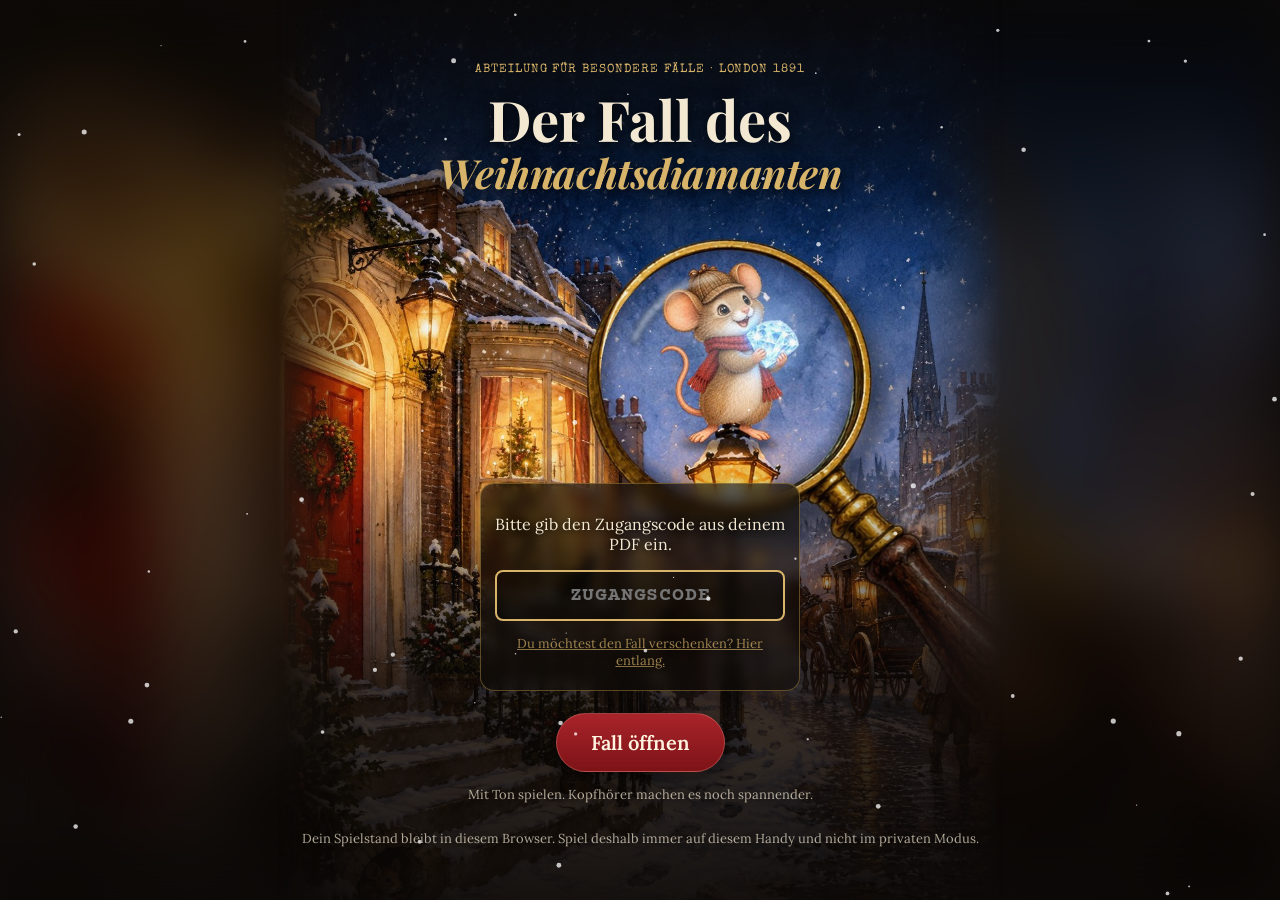
==== index.html @ fe93bca4 "Handspiegel zeigt nur, was direkt dahinter liegt Co-Authored-By: Claude Opus 5.5 <noreply@anthropic." ====
<!doctype html>
<html lang="de">
<head>
<meta charset="utf-8">
<meta name="viewport" content="width=device-width,initial-scale=1,viewport-fit=cover">
<title>Der Fall des Weihnachtsdiamanten</title>
<meta name="theme-color" content="#120d0a">
<meta name="robots" content="noindex">
<link rel="preconnect" href="https://fonts.googleapis.com"><link rel="preconnect" href="https://fonts.gstatic.com" crossorigin>
<link href="https://fonts.googleapis.com/css2?family=Playfair+Display:ital,wght@0,600;0,800;1,600&family=Special+Elite&family=Courier+Prime:wght@700&family=Lora:wght@400;600&display=swap" rel="stylesheet">
<link rel="stylesheet" href="style.css?v=22">
</head>
<body>
<canvas id="snow"></canvas>

<!-- Startbildschirm -->
<section id="s-start" class="screen on">
  <div class="start-bg"></div>
  <div class="start-in">
    <div class="kick">Abteilung für besondere Fälle · London 1891</div>
    <h1>Der Fall des<br><em>Weihnachtsdiamanten</em></h1>
    <div class="start-gem"><img src="a/ic/diamond.webp" alt="Der Weihnachtsdiamant"><i></i><i></i><i></i></div>
    <p id="giftline" class="giftline"></p>
    <div id="giftmsg" class="giftmsg"></div>
    <div id="codebox" class="codebox">
      <p>Bitte gib den Zugangscode aus deinem PDF ein.</p>
      <input id="code" autocomplete="off" autocapitalize="characters" placeholder="Zugangscode">
      <p class="small"><a href="verschenken.html">Du möchtest den Fall verschenken? Hier entlang.</a></p>
    </div>
    <button id="btn-start" class="btn big">Fall öffnen</button>
    <p class="small">Mit Ton spielen. Kopfhörer machen es noch spannender.</p>
    <p class="small">Dein Spielstand bleibt in diesem Browser. Spiel deshalb immer auf diesem Handy und nicht im privaten Modus.</p>
  </div>
</section>

<!-- Intro Video -->
<section id="s-intro" class="screen">
  <video id="intro" playsinline preload="auto" poster="a/poster.jpg" src="a/intro.mp4"></video>
  <div class="intro-text" id="intro-text"></div>
  <button id="btn-skip" class="btn ghost skip">Weiter</button>
</section>

<!-- Schreibtisch mit Umschlägen -->
<section id="s-desk" class="screen">
  <header class="deskhead">
    <div>
      <div class="kick">Fallakte</div>
      <div class="title">Der Weihnachtsdiamant</div>
      <div class="kcount" id="kcount"><img src="a/m/m_peek.webp" alt=""><span></span></div>
    </div>
    <div class="headbtns">
      <button id="btn-akte" class="icon" title="Akte" aria-label="Akte"></button>
      <button id="btn-sound" class="icon" title="Ton" aria-label="Ton"></button>
    </div>
  </header>
  <div class="door" id="door"><img src="a/tuer.jpg" alt=""><div class="slotgap"></div><div class="slotflap" id="slotflap"></div><div class="doorshade"></div></div>
  <div class="report rep2" id="report"></div>
  <div class="grid" id="grid"></div>
  <p class="foot" id="deskfoot"></p>
</section>

<!-- Umschlag öffnen -->
<section id="s-env" class="screen">
  <div class="env-wrap">
    <div class="env-date" id="env-date"></div>
    <div class="envelope" id="envelope">
      <div class="env-back"></div>
      <div class="env-card" id="env-card"><div class="mini-stamp">Beweisstück</div></div>
      <div class="env-front"></div><div class="env-stamp"></div><div class="env-post">LONDON<br>DEZ<br>1891</div><div class="env-addr" id="env-addr">An den Ermittler<small>Abteilung für besondere Fälle</small></div>
      <div class="env-flap" id="env-flap"></div>
      <svg id="rib" class="rib" viewBox="0 0 400 300">
        <defs>
          <linearGradient id="rg" x1="0" y1="0" x2="0" y2="1"><stop offset="0" stop-color="#e2474d"/><stop offset=".5" stop-color="#a8161d"/><stop offset="1" stop-color="#6e0f13"/></linearGradient><linearGradient id="rgv" gradientUnits="userSpaceOnUse" x1="187" y1="0" x2="213" y2="0"><stop offset="0" stop-color="#7d1016"/><stop offset=".12" stop-color="#c3232b"/><stop offset=".3" stop-color="#d8353d"/><stop offset=".46" stop-color="#ef6a70"/><stop offset=".54" stop-color="#d8353d"/><stop offset=".85" stop-color="#b51d25"/><stop offset="1" stop-color="#6e0e13"/></linearGradient><linearGradient id="rgh" gradientUnits="userSpaceOnUse" x1="0" y1="137" x2="0" y2="163"><stop offset="0" stop-color="#7d1016"/><stop offset=".12" stop-color="#c3232b"/><stop offset=".3" stop-color="#d8353d"/><stop offset=".46" stop-color="#ef6a70"/><stop offset=".54" stop-color="#d8353d"/><stop offset=".85" stop-color="#b51d25"/><stop offset="1" stop-color="#6e0e13"/></linearGradient><linearGradient id="rgt" x1="0" y1="0" x2="1" y2="0"><stop offset="0" stop-color="#7d1016"/><stop offset=".12" stop-color="#c3232b"/><stop offset=".3" stop-color="#d8353d"/><stop offset=".46" stop-color="#ef6a70"/><stop offset=".54" stop-color="#d8353d"/><stop offset=".85" stop-color="#b51d25"/><stop offset="1" stop-color="#6e0e13"/></linearGradient><radialGradient id="rgl" cx=".5" cy=".75" r=".9"><stop offset="0" stop-color="#7a0f14"/><stop offset=".45" stop-color="#c3242c"/><stop offset=".8" stop-color="#e8545b"/><stop offset="1" stop-color="#a0161d"/></radialGradient>
          <radialGradient id="wax" cx=".35" cy=".3" r=".8"><stop offset="0" stop-color="#d4454a"/><stop offset="1" stop-color="#6e1014"/></radialGradient>
          <filter id="sh" x="-30%" y="-30%" width="160%" height="160%"><feDropShadow dx="0" dy="3" stdDeviation="3" flood-opacity=".45"/></filter>
        </defs>
        <g id="bands" filter="url(#sh)">
          <path id="ev1" class="bandedge"/><path id="ev2" class="bandedge"/><path id="eh1" class="bandedge"/><path id="eh2" class="bandedge"/><path id="bv1" class="band"/><path id="bv2" class="band"/><path id="bh1" class="band bh"/><path id="bh2" class="band bh"/><path id="gv1" class="groove"/><path id="gv2" class="groove"/><path id="gh1" class="groove"/><path id="gh2" class="groove"/>
          <path id="sv1" class="sheen"/><path id="sv2" class="sheen"/><path id="sh1" class="sheen"/><path id="sh2" class="sheen"/>
        </g>
        <g id="bowg" filter="url(#sh)">
          <path id="teL" class="tailedge"/><path id="teR" class="tailedge"/><path id="tailL" class="tail"/><path id="tailR" class="tail"/><path id="tnL" fill="#4a080b"/><path id="tnR" fill="#4a080b"/>
          <g id="loops"><path class="loop" d="M0 0 C -30 -58 -92 -40 -64 -6 C -50 10 -20 6 0 0Z"/><path class="loop" d="M0 0 C 30 -58 92 -40 64 -6 C 50 10 20 6 0 0Z"/>
          <path class="loopin" d="M-6 -4 C -26 -34 -62 -30 -50 -10"/><path class="loopin" d="M6 -4 C 26 -34 62 -30 50 -10"/><path class="loopfold" d="M-14 -10 C -30 -40 -70 -40 -76 -20"/><path class="loopfold" d="M14 -10 C 30 -40 70 -40 76 -20"/><path class="loopfold" d="M-20 -2 C -38 -14 -58 -12 -66 -4" style="stroke:rgba(70,5,8,.45)"/><path class="loopfold" d="M20 -2 C 38 -14 58 -12 66 -4" style="stroke:rgba(70,5,8,.45)"/></g>
          <ellipse id="knot" rx="15" ry="12" fill="url(#rgl)" stroke="#4a080b" stroke-width="1.6"/><path d="M-9 -6 C -4 -2 -4 4 -9 8 M9 -6 C 4 -2 4 4 9 8" fill="none" stroke="rgba(60,4,8,.55)" stroke-width="1.4"/><path d="M-6 -8 C 0 -10 6 -8 8 -6" fill="none" stroke="rgba(255,210,200,.6)" stroke-width="1.4"/>
        </g>
        <g id="sealg" transform="translate(200 150)">
          <clipPath id="clL"><path d="M-40 -40 L2 -40 L6 -12 L-3 1 L5 12 L0 40 L-40 40Z"/></clipPath>
          <clipPath id="clR"><path d="M2 -40 L40 -40 L40 40 L0 40 L5 12 L-3 1 L6 -12Z"/></clipPath>
          <g id="sealL"><image href="a/siegel.svg" x="-32" y="-32" width="64" height="64" clip-path="url(#clL)"/></g>
          <g id="sealR"><image href="a/siegel.svg" x="-32" y="-32" width="64" height="64" clip-path="url(#clR)"/></g>
          <text id="sealtxt"></text>
        </g>
        <g id="hand" class="hand"><circle r="26" fill="rgba(216,180,106,.25)" stroke="#d8b46a" stroke-width="2"/><g id="handicon" transform="translate(1 2) scale(.95)"></g></g>
      </svg>
    </div>
    <p class="env-hint" id="env-hint">Greif das Schleifenband und zieh die Schleife auf</p>
    <button class="btn ghost" id="btn-env-back">Zurück zum Schreibtisch</button>
  </div>
</section>

<!-- Beweisstück -->
<section id="s-case" class="screen">
  <div class="case">
    <div class="paper">
      <div class="chead">
        <div class="case-top"><span id="c-date"></span></div>
        <div class="dept">London · Abteilung für besondere Fälle</div>
        <div class="ntag"><i></i><b>NR.</b><span class="nr" id="c-nr"></span></div>
      </div>
      <div class="titlerow"><h2 id="c-title"></h2><button class="say" id="btn-say" title="Vorlesen" aria-label="Vorlesen"></button></div>
      <p class="story" id="c-story"></p>
      <div class="widget" id="c-widget"></div>
      <p class="question" id="c-q"></p>
      <div class="answer" id="c-answer"></div>
      <div class="hints">
        <button class="btn ghost sm" id="btn-h1">Tipp 1</button>
        <button class="btn ghost sm" id="btn-h2">Tipp 2</button>
      </div>
      <p class="hinttext" id="c-hint"></p>
      <div class="solved" id="c-solved"></div>
      <div class="stamp" id="c-stamp">GELÖST</div>
    </div>
    <button class="btn ghost" id="btn-case-back">Zurück zum Schreibtisch</button>
  </div>
</section>

<!-- Akte -->
<section id="s-akte" class="screen">
  <div class="case"><div class="paper">
    <h2>Ermittlungsakte</h2>
    <p class="story">Im dichten Dezembernebel verschwindet aus dem Stadthaus von Lady Ashcombe der Weihnachtsdiamant. Sechs Verdächtige, jeden Tag ein neues Beweisstück. Jede Lösung ergibt einen Buchstaben für deinen Ermittlungsbericht. An Heiligabend weißt du, wo der Diamant liegt und wer ihn gestohlen hat.</p>
    <h3>Die Verdächtigen</h3>
    <div class="suspects" id="suspects"></div>
    <h3>Zahlentafel</h3>
    <div class="numtab" id="numtab"></div>
    <h3>So funktioniert es</h3>
    <p class="story">Jeden Tag im Dezember öffnet sich ein neuer Umschlag. Verpasste Tage kannst du jederzeit nachholen, zukünftige bleiben versiegelt. Dein Fortschritt bleibt auf diesem Handy gespeichert.</p>
    <button class="btn" id="btn-akte-back">Zurück</button>
  </div></div>
</section>

<!-- Finale -->
<section id="s-final" class="screen">
  <div class="case">
    <div class="paper final" id="f-report-card">
      <div class="kick red">24. Dezember 1891 · Heiligabend</div>
      <h2>Dein Ermittlungsbericht</h2>
      <p class="final-hint" id="final-hint">Setze deine 24 Spuren zum Ermittlungsbericht zusammen. Tipp die Buchstaben der Reihe nach an. Ein Tipp auf einen Buchstaben im Bericht legt ihn zurück.</p>
      <div class="report big" id="final-report"></div>
      <div class="pool big" id="final-pool"></div>
      <div class="final-help" id="final-help"><button class="btn ghost sm" id="btn-reveal">Einen Buchstaben aufdecken</button><button class="btn ghost sm" id="btn-order">Bericht ordnen lassen</button></div>
      <div id="accuse">
        <p class="question">Der Fall ist gelöst, wenn du weißt, wer es war. Wer im Haus kennt sich mit Uhrwerken aus? Tipp auf den Täter.</p>
        <div class="suspects pick" id="accuse-list"></div>
      </div>
    </div>
    <div id="scene-clock" class="scene">
      <p class="scene-cap" id="clock-cap">Die Standuhr im Flur …</p>
      <div class="gclock" id="gclock">
        <div class="gc-crown"></div>
        <div class="gc-head"><div class="gc-face"><svg class="gc-dial" viewBox="0 0 100 100"><line x1="50.0" y1="4.0" x2="50.0" y2="9.0" stroke="#3b2a1e" stroke-width="1.4"/><line x1="54.8" y1="4.3" x2="54.5" y2="7.2" stroke="#3b2a1e" stroke-width="0.6"/><line x1="59.6" y1="5.0" x2="58.9" y2="7.9" stroke="#3b2a1e" stroke-width="0.6"/><line x1="64.2" y1="6.3" x2="63.3" y2="9.1" stroke="#3b2a1e" stroke-width="0.6"/><line x1="68.7" y1="8.0" x2="67.5" y2="10.7" stroke="#3b2a1e" stroke-width="0.6"/><line x1="73.0" y1="10.2" x2="70.5" y2="14.5" stroke="#3b2a1e" stroke-width="1.4"/><line x1="77.0" y1="12.8" x2="75.3" y2="15.2" stroke="#3b2a1e" stroke-width="0.6"/><line x1="80.8" y1="15.8" x2="78.8" y2="18.0" stroke="#3b2a1e" stroke-width="0.6"/><line x1="84.2" y1="19.2" x2="82.0" y2="21.2" stroke="#3b2a1e" stroke-width="0.6"/><line x1="87.2" y1="23.0" x2="84.8" y2="24.7" stroke="#3b2a1e" stroke-width="0.6"/><line x1="89.8" y1="27.0" x2="85.5" y2="29.5" stroke="#3b2a1e" stroke-width="1.4"/><line x1="92.0" y1="31.3" x2="89.3" y2="32.5" stroke="#3b2a1e" stroke-width="0.6"/><line x1="93.7" y1="35.8" x2="90.9" y2="36.7" stroke="#3b2a1e" stroke-width="0.6"/><line x1="95.0" y1="40.4" x2="92.1" y2="41.1" stroke="#3b2a1e" stroke-width="0.6"/><line x1="95.7" y1="45.2" x2="92.8" y2="45.5" stroke="#3b2a1e" stroke-width="0.6"/><line x1="96.0" y1="50.0" x2="91.0" y2="50.0" stroke="#3b2a1e" stroke-width="1.4"/><line x1="95.7" y1="54.8" x2="92.8" y2="54.5" stroke="#3b2a1e" stroke-width="0.6"/><line x1="95.0" y1="59.6" x2="92.1" y2="58.9" stroke="#3b2a1e" stroke-width="0.6"/><line x1="93.7" y1="64.2" x2="90.9" y2="63.3" stroke="#3b2a1e" stroke-width="0.6"/><line x1="92.0" y1="68.7" x2="89.3" y2="67.5" stroke="#3b2a1e" stroke-width="0.6"/><line x1="89.8" y1="73.0" x2="85.5" y2="70.5" stroke="#3b2a1e" stroke-width="1.4"/><line x1="87.2" y1="77.0" x2="84.8" y2="75.3" stroke="#3b2a1e" stroke-width="0.6"/><line x1="84.2" y1="80.8" x2="82.0" y2="78.8" stroke="#3b2a1e" stroke-width="0.6"/><line x1="80.8" y1="84.2" x2="78.8" y2="82.0" stroke="#3b2a1e" stroke-width="0.6"/><line x1="77.0" y1="87.2" x2="75.3" y2="84.8" stroke="#3b2a1e" stroke-width="0.6"/><line x1="73.0" y1="89.8" x2="70.5" y2="85.5" stroke="#3b2a1e" stroke-width="1.4"/><line x1="68.7" y1="92.0" x2="67.5" y2="89.3" stroke="#3b2a1e" stroke-width="0.6"/><line x1="64.2" y1="93.7" x2="63.3" y2="90.9" stroke="#3b2a1e" stroke-width="0.6"/><line x1="59.6" y1="95.0" x2="58.9" y2="92.1" stroke="#3b2a1e" stroke-width="0.6"/><line x1="54.8" y1="95.7" x2="54.5" y2="92.8" stroke="#3b2a1e" stroke-width="0.6"/><line x1="50.0" y1="96.0" x2="50.0" y2="91.0" stroke="#3b2a1e" stroke-width="1.4"/><line x1="45.2" y1="95.7" x2="45.5" y2="92.8" stroke="#3b2a1e" stroke-width="0.6"/><line x1="40.4" y1="95.0" x2="41.1" y2="92.1" stroke="#3b2a1e" stroke-width="0.6"/><line x1="35.8" y1="93.7" x2="36.7" y2="90.9" stroke="#3b2a1e" stroke-width="0.6"/><line x1="31.3" y1="92.0" x2="32.5" y2="89.3" stroke="#3b2a1e" stroke-width="0.6"/><line x1="27.0" y1="89.8" x2="29.5" y2="85.5" stroke="#3b2a1e" stroke-width="1.4"/><line x1="23.0" y1="87.2" x2="24.7" y2="84.8" stroke="#3b2a1e" stroke-width="0.6"/><line x1="19.2" y1="84.2" x2="21.2" y2="82.0" stroke="#3b2a1e" stroke-width="0.6"/><line x1="15.8" y1="80.8" x2="18.0" y2="78.8" stroke="#3b2a1e" stroke-width="0.6"/><line x1="12.8" y1="77.0" x2="15.2" y2="75.3" stroke="#3b2a1e" stroke-width="0.6"/><line x1="10.2" y1="73.0" x2="14.5" y2="70.5" stroke="#3b2a1e" stroke-width="1.4"/><line x1="8.0" y1="68.7" x2="10.7" y2="67.5" stroke="#3b2a1e" stroke-width="0.6"/><line x1="6.3" y1="64.2" x2="9.1" y2="63.3" stroke="#3b2a1e" stroke-width="0.6"/><line x1="5.0" y1="59.6" x2="7.9" y2="58.9" stroke="#3b2a1e" stroke-width="0.6"/><line x1="4.3" y1="54.8" x2="7.2" y2="54.5" stroke="#3b2a1e" stroke-width="0.6"/><line x1="4.0" y1="50.0" x2="9.0" y2="50.0" stroke="#3b2a1e" stroke-width="1.4"/><line x1="4.3" y1="45.2" x2="7.2" y2="45.5" stroke="#3b2a1e" stroke-width="0.6"/><line x1="5.0" y1="40.4" x2="7.9" y2="41.1" stroke="#3b2a1e" stroke-width="0.6"/><line x1="6.3" y1="35.8" x2="9.1" y2="36.7" stroke="#3b2a1e" stroke-width="0.6"/><line x1="8.0" y1="31.3" x2="10.7" y2="32.5" stroke="#3b2a1e" stroke-width="0.6"/><line x1="10.2" y1="27.0" x2="14.5" y2="29.5" stroke="#3b2a1e" stroke-width="1.4"/><line x1="12.8" y1="23.0" x2="15.2" y2="24.7" stroke="#3b2a1e" stroke-width="0.6"/><line x1="15.8" y1="19.2" x2="18.0" y2="21.2" stroke="#3b2a1e" stroke-width="0.6"/><line x1="19.2" y1="15.8" x2="21.2" y2="18.0" stroke="#3b2a1e" stroke-width="0.6"/><line x1="23.0" y1="12.8" x2="24.7" y2="15.2" stroke="#3b2a1e" stroke-width="0.6"/><line x1="27.0" y1="10.2" x2="29.5" y2="14.5" stroke="#3b2a1e" stroke-width="1.4"/><line x1="31.3" y1="8.0" x2="32.5" y2="10.7" stroke="#3b2a1e" stroke-width="0.6"/><line x1="35.8" y1="6.3" x2="36.7" y2="9.1" stroke="#3b2a1e" stroke-width="0.6"/><line x1="40.4" y1="5.0" x2="41.1" y2="7.9" stroke="#3b2a1e" stroke-width="0.6"/><line x1="45.2" y1="4.3" x2="45.5" y2="7.2" stroke="#3b2a1e" stroke-width="0.6"/><text x="50.0" y="15.5" text-anchor="middle" font-size="9" font-family="Playfair Display" fill="#3b2a1e">XII</text><text x="69.0" y="20.6" text-anchor="middle" font-size="9" font-family="Playfair Display" fill="#3b2a1e">I</text><text x="82.9" y="34.5" text-anchor="middle" font-size="9" font-family="Playfair Display" fill="#3b2a1e">II</text><text x="88.0" y="53.5" text-anchor="middle" font-size="9" font-family="Playfair Display" fill="#3b2a1e">III</text><text x="82.9" y="72.5" text-anchor="middle" font-size="9" font-family="Playfair Display" fill="#3b2a1e">IIII</text><text x="69.0" y="86.4" text-anchor="middle" font-size="9" font-family="Playfair Display" fill="#3b2a1e">V</text><text x="50.0" y="91.5" text-anchor="middle" font-size="9" font-family="Playfair Display" fill="#3b2a1e">VI</text><text x="31.0" y="86.4" text-anchor="middle" font-size="9" font-family="Playfair Display" fill="#3b2a1e">VII</text><text x="17.1" y="72.5" text-anchor="middle" font-size="9" font-family="Playfair Display" fill="#3b2a1e">VIII</text><text x="12.0" y="53.5" text-anchor="middle" font-size="9" font-family="Playfair Display" fill="#3b2a1e">IX</text><text x="17.1" y="34.5" text-anchor="middle" font-size="9" font-family="Playfair Display" fill="#3b2a1e">X</text><text x="31.0" y="20.6" text-anchor="middle" font-size="9" font-family="Playfair Display" fill="#3b2a1e">XI</text></svg><div class="gc-h"></div><div class="gc-m"></div><div class="gc-pin"></div></div></div>
        <div class="gc-body">
          <div class="gc-cavity">
            <div class="gc-glow"></div>
            <div class="gc-pend"><div class="gc-rod"></div><div class="gc-bob"></div></div>
            <div class="gc-gem" id="gcgem"></div>
          </div>
          <div class="gc-door"><div class="gc-glass"></div><div class="gc-knob"></div></div>
        </div>
        <div class="gc-base"></div>
        <div class="gc-roll" id="gcroll"></div>
      </div>
      <div class="gc-progwrap"><div class="gc-prog"></div></div>
      <button class="btn sm" id="clock-btn" style="display:none"></button>
    </div>
    <div id="verdict" class="paper verdict"></div>
    <div id="cert-wrap" class="cert-wrap">
      <div class="cert" id="cert">
        <div class="cert-in">
          <div class="cert-kick">Abteilung für besondere Fälle · London</div>
          <div class="cert-title">Urkunde</div>
          <div class="cert-sub">Hiermit wird</div>
          <div class="cert-name" id="cert-name">Ermittler</div>
          <div class="cert-sub">zum</div>
          <div class="cert-rank">Meisterdetektiv</div>
          <div class="cert-text">ernannt. In 24 Tagen wurden alle Beweisstücke gesichert, der Fall des Weihnachtsdiamanten aufgeklärt und der Täter Silas Tolliver überführt.</div>
          <div class="cert-foot"><div><span class="sig">Grimsby</span><small>Inspektor Grimsby</small></div><div class="cert-seal"><span class="cs-hint">Halten</span></div><div><span class="sig2">24.12.1891</span><small>London</small></div></div>
        </div>
      </div>
      <p class="cert-tap">Tipp auf die Urkunde, um sie groß anzusehen und als PDF zu speichern.</p>
      <div class="cert-name-edit" id="cert-edit"><input id="cert-input" maxlength="32" placeholder="Dein Name für die Urkunde"><button class="btn sm" id="cert-set">Eintragen</button></div>
      <div class="cert-btns"><button class="btn" id="cert-save">Urkunde speichern</button><button class="btn ghost" id="cert-share">Teilen</button></div>
      <button class="btn ghost" id="final-back">Zurück zum Schreibtisch</button>
    </div>
  </div>
  <div id="secret-wrap" class="secret-wrap">
    <div class="secret-env"><div class="se-flap"></div><div class="se-seal"></div></div>
    <p class="secret-q">Da ist noch ein letzter Umschlag für dich.</p>
    <p class="secret-from" id="secret-from"></p>
    <button class="btn" id="secret-open">Umschlag öffnen</button>
  </div>
</section>

<div id="toast" class="toast"></div>
<audio id="music" src="a/musik.mp3" loop preload="auto"></audio>
<section id="s-secret" class="screen">
  <div class="secret-page">
    <div class="paper secret-letter" id="secret-letter">
      <div class="kick red">24. Dezember · Persönlich</div>
      <h2 id="secret-to">Für dich</h2>
      <p class="secret-text" id="secret-text"></p>
      <p class="secret-sign" id="secret-sign"></p>
    </div>
    <button class="btn ghost" id="secret-back">Zurück zur Urkunde</button>
  </div>
</section>
<div id="cert-modal" class="cert-modal" aria-hidden="true">
  <div class="cm-box">
    <img id="cert-big" alt="Urkunde Meisterdetektiv">
    <div class="cm-btns"><button class="btn" id="cert-pdf">Als PDF speichern</button><button class="btn ghost" id="cert-close">Schließen</button></div>
    <p class="cm-note">Das PDF ist im A4 Querformat und lässt sich direkt ausdrucken.</p>
  </div>
</div>
<script src="gate.js?v=22"></script>
<script src="icons.js?v=22"></script>
<script src="data.js?v=22"></script>
<script src="stimmen.js?v=22"></script>
<script src="hints.js?v=22"></script>
<script src="app.js?v=22"></script>
</body>
</html>
---- style.css ----
:root{--ink:#2a1d14;--paper:#efe3c8;--paper2:#e4d3ae;--red:#8f1c20;--gold:#d8b46a;--dark:#120d0a;--green:#1f3b2c}
*{box-sizing:border-box;-webkit-tap-highlight-color:transparent}
html,body{margin:0;height:100%;background:var(--dark);color:#f3e9d2;font-family:Lora,Georgia,serif;overflow:hidden}
button{font:inherit;cursor:pointer}
#snow{position:fixed;inset:0;pointer-events:none;z-index:50}
.screen{position:fixed;inset:0;display:none;overflow-y:auto;-webkit-overflow-scrolling:touch}
.screen.on{display:block;animation:fadein .6s ease}
@keyframes fadein{from{opacity:0}to{opacity:1}}
.kick{font-family:'Special Elite',monospace;letter-spacing:.12em;text-transform:uppercase;font-size:12px;color:var(--gold)}
.btn{background:var(--red);color:#fff4e0;border:0;border-radius:999px;padding:12px 22px;font-weight:600;box-shadow:0 6px 18px rgba(0,0,0,.4);transition:transform .15s}
.btn:active{transform:scale(.96)}
.btn.big{font-size:20px;padding:16px 34px;margin-top:22px}
.btn.ghost{background:transparent;border:1px solid rgba(216,180,106,.6);color:var(--gold);box-shadow:none}
.btn.sm{padding:7px 14px;font-size:14px}
.small{font-size:13px;opacity:.7;margin-top:14px}
/* Start */
.start-bg{position:absolute;inset:0;background:url(a/poster.jpg) center/cover;filter:brightness(.45)}
.start-bg::after{content:"";position:absolute;inset:0;background:radial-gradient(ellipse at 50% 40%,transparent 20%,rgba(10,7,5,.9) 80%)}
.start-in{position:relative;min-height:100%;display:flex;flex-direction:column;align-items:center;justify-content:center;text-align:center;padding:40px 22px}
h1{font-family:'Playfair Display',serif;font-size:40px;line-height:1.08;margin:14px 0 6px;text-shadow:0 4px 30px #000}
h1 em{color:var(--gold);font-style:italic}
.giftline{font-family:'Special Elite',monospace;font-size:16px;color:#f1dfb8;min-height:20px;max-width:340px}
/* Intro */
#s-intro{background:#000}
#intro{position:absolute;inset:0;width:100%;height:100%;object-fit:cover}
.intro-text{position:absolute;left:0;right:0;bottom:16%;text-align:center;font-family:'Playfair Display',serif;font-size:28px;text-shadow:0 2px 20px #000;padding:0 20px;transition:opacity .5s}
.skip{position:absolute;right:16px;top:calc(16px + env(safe-area-inset-top))}
/* Desk */
#s-desk{background:radial-gradient(ellipse at 50% -10%,rgba(120,170,110,.25),transparent 55%),repeating-linear-gradient(90deg,#3a2416 0 3px,#3f2818 3px 9px,#36210f 9px 14px),#38220f}
.deskhead{display:flex;justify-content:space-between;align-items:center;padding:calc(14px + env(safe-area-inset-top)) 16px 8px}
.deskhead .title{font-family:'Playfair Display',serif;font-size:24px}
.headbtns{display:flex;gap:8px}
.icon{width:44px;height:44px;border-radius:50%;border:1px solid rgba(216,180,106,.5);background:rgba(0,0,0,.25);font-size:20px}
.report{display:flex;flex-wrap:wrap;gap:6px 12px;justify-content:center;padding:6px 12px 10px}
.report .word{display:flex;gap:3px}
.report .slot{width:22px;height:28px;border-bottom:2px solid rgba(216,180,106,.6);font-family:'Special Elite',monospace;font-size:20px;text-align:center;color:var(--gold)}
.report .gap{width:10px}
.report.big .slot{width:22px;height:32px;font-size:22px;color:var(--red);border-color:var(--ink)}
.report .slot.new{animation:pop .7s ease}
@keyframes pop{0%{transform:scale(2.4);opacity:0}60%{transform:scale(.9);opacity:1}100%{transform:scale(1)}}
.grid{display:grid;grid-template-columns:repeat(4,1fr);gap:12px;padding:8px 14px 20px;max-width:520px;margin:0 auto}
.env{position:relative;aspect-ratio:4/3;border-radius:6px;background:linear-gradient(160deg,#ead9b4,#d3bd8f);box-shadow:0 6px 14px rgba(0,0,0,.45);border:0;padding:0;overflow:hidden;color:var(--ink);transform:rotate(var(--r,0deg));transition:transform .2s}
.env::before{content:"";position:absolute;left:0;right:0;top:0;height:55%;background:linear-gradient(160deg,#dcc89c,#c9b182);clip-path:polygon(0 0,100% 0,50% 100%)}
.env .num{position:absolute;left:6px;bottom:3px;font-family:'Playfair Display',serif;font-size:20px;font-weight:800}
.env .wax{position:absolute;left:50%;top:50%;width:26px;height:26px;margin:-13px;border-radius:50%;background:radial-gradient(circle at 35% 30%,#c8383d,#7d1317);box-shadow:0 2px 3px rgba(0,0,0,.5);font-size:10px;color:#f6c9b0;display:flex;align-items:center;justify-content:center;font-family:'Special Elite'}
.env.locked{filter:grayscale(.6) brightness(.6)}
.env.locked .wax{background:#555}
.env.open{background:linear-gradient(160deg,#f3e7cc,#e0cfa9)}
.env.open::before{clip-path:polygon(0 0,100% 0,50% 0)}
.env.open .wax{background:none;box-shadow:none;color:var(--red);font-size:26px;font-weight:800;font-family:'Special Elite'}
.env.today{animation:glow 1.8s ease-in-out infinite}
@keyframes glow{50%{box-shadow:0 0 0 3px var(--gold),0 0 26px rgba(216,180,106,.8)}}
.foot{text-align:center;font-size:13px;opacity:.7;padding:0 20px 30px}
/* Envelope screen */
#s-env{background:radial-gradient(ellipse at 50% 30%,#3a2618,#120d0a 70%)}
.env-wrap{min-height:100%;display:flex;flex-direction:column;align-items:center;justify-content:center;gap:28px;padding:30px 16px}
.env-date{font-family:'Special Elite';color:var(--gold);letter-spacing:.1em}
.envelope{position:relative;width:min(84vw,360px);aspect-ratio:4/3;perspective:900px}
.env-back,.env-front{position:absolute;inset:0;border-radius:8px}
.env-back{background:#c9b182}
.env-front{background:linear-gradient(160deg,#ecdcb8,#d6c193);clip-path:polygon(0 0,50% 52%,100% 0,100% 100%,0 100%);box-shadow:0 20px 40px rgba(0,0,0,.6);z-index:3}
.env-flap{position:absolute;left:0;right:0;top:0;height:58%;background:linear-gradient(170deg,#e2cfa6,#c7ae7f);clip-path:polygon(0 0,100% 0,50% 100%);transform-origin:top;transition:transform .8s cubic-bezier(.5,0,.3,1);z-index:4}
.envelope.opened .env-flap{transform:rotateX(180deg);z-index:1}
.env-card{position:absolute;left:7%;right:7%;top:8%;bottom:8%;background:var(--paper);border-radius:4px;z-index:2;transition:transform 1s cubic-bezier(.3,1.3,.5,1) .5s;display:flex;align-items:flex-start;justify-content:center;padding-top:10px}
.envelope.opened .env-card{transform:translateY(-62%)}
.mini-stamp{font-family:'Special Elite';color:var(--red);border:2px solid var(--red);padding:2px 8px;transform:rotate(-6deg);font-size:13px}
@keyframes shimmer{50%{opacity:.45}}
/* Case */
#s-case,#s-akte,#s-final{background:radial-gradient(ellipse at 50% 0%,#3a2618,#120d0a 70%)}
.case{max-width:560px;margin:0 auto;padding:calc(18px + env(safe-area-inset-top)) 12px 40px;display:flex;flex-direction:column;align-items:center;gap:16px}
.paper{position:relative;width:100%;background:linear-gradient(180deg,var(--paper),var(--paper2));color:var(--ink);border-radius:4px;padding:20px 18px 24px;box-shadow:0 20px 50px rgba(0,0,0,.6);animation:slideup .7s cubic-bezier(.2,1.2,.4,1)}
@keyframes slideup{from{transform:translateY(60px);opacity:0}}
.case-top{display:flex;justify-content:space-between;font-family:'Special Elite';font-size:13px;border-bottom:1px solid rgba(42,29,20,.3);padding-bottom:6px}
.nr{background:var(--ink);color:var(--paper);border-radius:50%;width:34px;height:34px;display:flex;align-items:center;justify-content:center;font-size:16px;margin-top:-4px}
.dept{font-family:'Special Elite';font-size:11px;opacity:.6;margin-top:6px;letter-spacing:.06em;text-transform:uppercase}
.paper h2{font-family:'Playfair Display',serif;font-size:28px;margin:8px 0 6px;color:var(--red)}
.paper h3{font-family:'Playfair Display',serif;margin:18px 0 6px}
.story{font-size:16px;line-height:1.55;min-height:1em}
.story .cur{display:inline-block;width:8px;background:var(--ink);animation:blink .8s infinite}
@keyframes blink{50%{opacity:0}}
.question{font-weight:600;font-size:15px;margin:14px 0 8px}
.widget{margin:12px 0}
.answer{display:flex;gap:8px;flex-wrap:wrap}
.answer input{flex:1;min-width:0;font:600 18px 'Special Elite',monospace;padding:10px 12px;border:2px solid var(--ink);border-radius:6px;background:#fffaf0;color:var(--ink);text-transform:uppercase}
.answer .btn{padding:10px 18px}
.hints{display:flex;gap:8px;margin-top:14px}
.hints .btn{color:var(--ink);border-color:rgba(42,29,20,.4)}
.hinttext{font-style:italic;font-size:15px;min-height:1em;color:#5a3e2a}
.solved{display:none;margin-top:14px;padding:12px;border:2px dashed var(--red);border-radius:6px;font-family:'Special Elite';font-size:16px}
.solved b{font-size:34px;color:var(--red);display:inline-block;margin:0 6px;vertical-align:middle}
.stamp{position:absolute;right:14px;bottom:120px;font-family:'Special Elite';font-size:30px;color:var(--red);border:4px solid var(--red);padding:2px 12px;border-radius:6px;transform:rotate(-14deg) scale(3);opacity:0;pointer-events:none}
.stamp.on{animation:stamp .5s cubic-bezier(.4,1.6,.6,1) forwards}
@keyframes stamp{to{transform:rotate(-14deg) scale(1);opacity:.85}}
.shake{animation:shake .4s}
@keyframes shake{25%{transform:translateX(-8px)}75%{transform:translateX(8px)}}
/* Widgets */
.box{background:#fffaf0;border:1px solid rgba(42,29,20,.25);border-radius:6px;padding:12px}
.news{font-family:'Playfair Display',serif;text-align:center}
.news .mast{font-weight:800;letter-spacing:.05em;border-bottom:3px double var(--ink);padding-bottom:4px;margin-bottom:8px}
.news .ln{display:block;text-align:left;padding:5px 4px;border-radius:4px;font-family:Lora}
.news .ln b{transition:all .3s}
.news .ln.hl b{color:#fff;background:var(--red);padding:0 4px;border-radius:3px}
.opts{display:grid;gap:8px}
.opt{border:2px solid rgba(42,29,20,.35);background:#fffaf0;border-radius:8px;padding:10px;text-align:left;color:var(--ink)}
.opt.sel{border-color:var(--red);background:#f6e2d3}
.opt .lab{font-family:'Special Elite';color:var(--red);font-size:18px;margin-right:6px}
.morse-tab{display:grid;grid-template-columns:repeat(4,1fr);gap:4px 8px;font-family:'Special Elite';font-size:13px;margin-top:10px}
.lamp{width:60px;height:60px;border-radius:50%;margin:6px auto;background:#3a2a1a;transition:background .05s,box-shadow .05s}
.lamp.on{background:#ffd56b;box-shadow:0 0 30px #ffd56b}
.clock{width:min(70vw,260px);aspect-ratio:1;margin:0 auto;display:block;touch-action:none}
.clockctl{display:flex;justify-content:center;gap:10px;align-items:center;margin-top:8px;font-family:'Special Elite';font-size:22px}
.clockctl .btn{padding:6px 14px}
.coachgrid{display:grid;grid-template-columns:repeat(5,1fr);gap:4px;max-width:280px;margin:0 auto}
.coachgrid div{aspect-ratio:1;display:flex;align-items:center;justify-content:center;background:#fffaf0;border:1px solid rgba(42,29,20,.25);font-family:'Special Elite';font-size:20px;border-radius:4px;position:relative}
.coachgrid .car::after{content:"";position:absolute;inset:6%;background:url(a/ic/horse.webp) center/contain no-repeat}
.arrows{display:grid;grid-template-columns:repeat(3,52px);gap:6px;justify-content:center;margin-top:10px}
.arrows button{height:46px;border-radius:8px;border:2px solid var(--ink);background:#fffaf0;font-size:20px}
.mirror-wrap{perspective:600px}
.mirror-text{font:700 34px 'Playfair Display';text-align:center;transform:scaleX(-1);transition:transform 1.2s;padding:20px;background:repeating-linear-gradient(0deg,#e9dcc0 0 2px,#f4ead4 2px 6px);border-radius:6px;color:#2e4a7a;filter:blur(.4px)}
.mirror-text.flip{transform:scaleX(1)}
.band{font-family:'Special Elite';font-size:14px;word-break:break-all;letter-spacing:2px;background:#fffaf0;padding:6px;border-radius:4px}
.stick{margin-top:10px;background:linear-gradient(180deg,#5b3a22,#a77a4f 40%,#5b3a22);border-radius:12px;padding:8px 10px;font-family:'Special Elite';color:#fff2d6;font-size:18px;letter-spacing:4px;line-height:1.5;overflow-x:auto;white-space:pre}
.stick .r0{color:#ffb3a0}
input[type=range]{width:100%;accent-color:var(--red)}
.receipt{font-family:'Special Elite';max-width:260px;margin:0 auto;background:#fffaf0;padding:14px;box-shadow:0 2px 6px rgba(0,0,0,.2);transform:rotate(-1.5deg)}
.receipt div{display:flex;justify-content:space-between;border-bottom:1px dotted #999;padding:3px 0}
.tt{width:100%;border-collapse:collapse;font-family:'Special Elite';background:#1d1d1d;color:#ffd56b;border-radius:6px;overflow:hidden}
.tt td{padding:9px;border-bottom:1px solid #333}
.tt tr.sel td{background:#5a1a1a}
.stretch-wrap{height:120px;overflow:hidden;display:flex;align-items:center;justify-content:center;background:#efe2c5;border-radius:6px}
.stretch-text{font:700 17px 'Playfair Display';white-space:nowrap;color:#3b2a1e;transform-origin:center}
.chess{display:grid;grid-template-columns:repeat(8,1fr);max-width:300px;margin:0 auto;border:3px solid var(--ink)}
.chess div{aspect-ratio:1;display:flex;align-items:center;justify-content:center;font-size:24px;position:relative}
.chess .l{background:#f0dfb9}.chess .d{background:#b08657}
.chess div.sel{outline:3px solid var(--red);outline-offset:-3px}
.chess small{position:absolute;left:2px;bottom:0;font-size:8px;opacity:.6}
.plan{display:grid;grid-template-columns:repeat(3,1fr);gap:0;max-width:330px;margin:0 auto;border:3px solid var(--ink)}
.plan button{aspect-ratio:1.1;border:1px solid var(--ink);background:#fffaf0;font-family:'Special Elite';font-size:12px;color:var(--ink);display:flex;flex-direction:column;align-items:center;justify-content:center;gap:4px}
.plan button b{font-size:22px;color:var(--red)}
.plan button.sel{background:#f6e2d3}
.ws{display:grid;grid-template-columns:repeat(8,1fr);gap:2px;max-width:320px;margin:0 auto;user-select:none}
.ws div{aspect-ratio:1;display:flex;align-items:center;justify-content:center;background:#fffaf0;font-family:'Special Elite';font-size:18px;border-radius:3px}
.ws div.a{background:#ffd56b}.ws div.f{background:#e9b5a6}
.wl{display:flex;flex-wrap:wrap;gap:6px;margin-top:10px;justify-content:center}
.wl span{font-family:'Special Elite';padding:3px 8px;border:1px solid var(--ink);border-radius:4px}
.wl span.x{text-decoration:line-through;opacity:.45}
.order .opt{display:flex;justify-content:space-between;gap:8px}
.order .opt small{font-family:'Special Elite';white-space:nowrap}
.order .opt .n{font-family:'Special Elite';color:var(--red);font-size:18px;min-width:20px}
.letters{display:flex;gap:6px;justify-content:center;flex-wrap:wrap}
.letters button{width:44px;height:50px;border-radius:6px;border:2px solid var(--ink);background:#fffaf0;font:700 22px 'Special Elite';color:var(--ink)}
.letters button.used{opacity:.25}
.built{font:700 28px 'Special Elite';text-align:center;letter-spacing:6px;min-height:40px;margin:10px 0;color:var(--red)}
.staff{width:100%;max-width:400px;display:block;margin:0 auto}
.notetab{display:grid;grid-template-columns:repeat(8,1fr);gap:4px;margin-top:8px;font-family:'Special Elite';text-align:center;font-size:14px}
.notetab div{background:#fffaf0;border-radius:4px;padding:4px 0}
.watch{width:min(72vw,270px);aspect-ratio:1;margin:0 auto;position:relative}
.watch svg{position:absolute;inset:0;width:100%;height:100%}
.watch .lid{transition:transform 1.4s cubic-bezier(.5,0,.2,1),opacity 1.4s}
.watch.open .lid{transform:translateX(-120%) rotate(-40deg);opacity:0}
.gear{transform-box:fill-box;transform-origin:center;animation:spin 6s linear infinite}
.gear.r{animation-direction:reverse}
@keyframes spin{to{transform:rotate(360deg)}}
/* Akte */
.suspects{display:grid;grid-template-columns:repeat(2,1fr);gap:8px}
.suspects div,.suspects button{background:#fffaf0;border:1px solid rgba(42,29,20,.3);border-radius:8px;padding:8px;text-align:left;color:var(--ink);font-size:13px}
.suspects b{display:block;font-family:'Playfair Display';font-size:15px}
.suspects .ic{font-size:22px;float:right}
.numtab{display:grid;grid-template-columns:repeat(13,1fr);font-family:'Special Elite';font-size:12px;text-align:center;gap:1px}
.numtab div{background:#fffaf0;padding:2px 0}
.verdict{display:none;text-align:center}
.verdict video{width:100%;border-radius:6px;margin-top:10px}
.diamond{font-size:70px;animation:sparkle 1.4s ease-in-out infinite}
@keyframes sparkle{50%{transform:scale(1.15) rotate(8deg);filter:drop-shadow(0 0 20px #bfe8ff)}}
.toast{position:fixed;left:50%;bottom:30px;transform:translateX(-50%) translateY(120px);background:#2a1d14;color:#f3e9d2;padding:12px 18px;border-radius:12px;border:1px solid var(--gold);transition:transform .4s;z-index:60;max-width:90vw;text-align:center}
.toast.on{transform:translateX(-50%) translateY(0)}
.giftmsg{display:none;max-width:330px;margin:14px auto 0;background:var(--paper);color:var(--ink);padding:14px 16px;border-radius:4px;font-family:'Special Elite',monospace;font-size:15px;line-height:1.5;transform:rotate(-1.5deg);box-shadow:0 10px 30px rgba(0,0,0,.6);text-align:left;white-space:pre-wrap}
.codebox{display:none;max-width:320px;margin-top:16px}
.codebox input{width:100%;font:600 20px 'Special Elite',monospace;text-align:center;padding:12px;border-radius:8px;border:2px solid var(--gold);background:rgba(0,0,0,.4);color:#fff;text-transform:uppercase}
.codebox a{color:var(--gold)}
.solved{position:relative}.stamp2{position:absolute;right:10px;top:8px;font-family:'Special Elite';font-size:20px;color:var(--red);border:3px solid var(--red);padding:0 8px;border-radius:5px;transform:rotate(-12deg);opacity:.85;animation:stamp2 .5s cubic-bezier(.4,1.6,.6,1)}@keyframes stamp2{from{transform:rotate(-12deg) scale(3);opacity:0}}
.stamp{display:none}

.rib{position:absolute;left:0;top:0;width:100%;height:100%;overflow:visible;z-index:6;touch-action:none;cursor:grab}
.band{fill:none;stroke:#a8161d;stroke-width:24;stroke-linecap:butt}
#bh1,#bh2{stroke:#a8161d}
.sheen{fill:none;stroke:rgba(255,190,180,.45);stroke-width:3}
.tail{fill:none;stroke:#a8161d;stroke-width:16;stroke-linecap:round}
.loop{fill:url(#rg);stroke:#5e0c10;stroke-width:1.5}
.loopin{fill:none;stroke:rgba(70,5,8,.55);stroke-width:2}
.hand{animation:handmove 1.8s ease-in-out infinite;pointer-events:none}
@keyframes handmove{0%{transform:translate(246px,252px);opacity:0}15%{opacity:1}70%{transform:translate(330px,300px);opacity:1}100%{transform:translate(330px,300px);opacity:0}}
.rib.dragging .hand,.rib.free .hand{display:none}
.rib.free #bands path{transition:transform 1.1s cubic-bezier(.4,0,.6,1),opacity 1.1s}
.rib.free #bv1,.rib.free #sv1{transform:translate(-30px,-260px) rotate(-25deg);opacity:0}
.rib.free #bv2,.rib.free #sv2{transform:translate(40px,320px) rotate(20deg);opacity:0}
.rib.free #bh1,.rib.free #sh1{transform:translate(-330px,60px) rotate(15deg);opacity:0}
.rib.free #bh2,.rib.free #sh2{transform:translate(340px,-40px) rotate(-18deg);opacity:0}
.rib.free #bowg{transition:transform 1s cubic-bezier(.5,-0.4,.7,1),opacity 1s;opacity:0}
#sealL,#sealR{transition:transform .9s cubic-bezier(.3,1.4,.6,1) .25s,opacity .9s .5s}
.rib.free #sealL{transform:translate(-20px,30px) rotate(-40deg);opacity:0}
.rib.free #sealR{transform:translate(22px,26px) rotate(35deg);opacity:0}
.rib.free #sealtxt{opacity:0;transition:opacity .2s .2s}
.env-hint{font-family:'Special Elite';color:var(--gold);text-align:center;margin:0;animation:shimmer 2s infinite}
.sparkle{position:absolute;width:6px;height:6px;border-radius:50%;background:#ffe3a0;box-shadow:0 0 10px #ffd56b;pointer-events:none;z-index:9;animation:spk .9s ease-out forwards}
@keyframes spk{to{transform:translate(var(--dx),var(--dy)) scale(.2);opacity:0}}
.titlerow{display:flex;align-items:center;justify-content:space-between;gap:10px}
.say{flex:none;width:44px;height:44px;border-radius:50%;border:2px solid var(--red);background:#fffaf0;font-size:20px;color:var(--red)}
.say.on{background:var(--red);animation:pulse 1.2s infinite}
@keyframes pulse{50%{box-shadow:0 0 0 8px rgba(143,28,32,.2)}}
/* ===== Feinschliff ===== */
:root{--noise:url("data:image/svg+xml;utf8,<svg xmlns='http://www.w3.org/2000/svg' width='160' height='160'><filter id='n'><feTurbulence type='fractalNoise' baseFrequency='.9' numOctaves='3' stitchTiles='stitch'/><feColorMatrix values='0 0 0 0 .35  0 0 0 0 .25  0 0 0 0 .15  0 0 0 .09 0'/></filter><rect width='100%' height='100%' filter='url(%23n)'/></svg>")}
.paper{background:var(--noise),radial-gradient(ellipse at 85% 12%,rgba(140,90,40,.10) 0 9%,transparent 9.6%),radial-gradient(ellipse at 20% 0%,#f6ecd4,transparent 60%),linear-gradient(180deg,var(--paper),var(--paper2));box-shadow:0 1px 0 rgba(255,255,255,.6) inset,0 24px 60px rgba(0,0,0,.65),0 2px 6px rgba(0,0,0,.4)}
.paper::before{content:"";position:absolute;inset:0;border-radius:4px;pointer-events:none;box-shadow:inset 0 0 60px rgba(120,80,30,.18)}
.paper::after{content:"VERTRAULICH";position:absolute;right:-6px;bottom:38%;font:28px 'Special Elite';color:rgba(143,28,32,.07);transform:rotate(-90deg);transform-origin:right bottom;pointer-events:none;letter-spacing:.2em}
.env{background:var(--noise),linear-gradient(160deg,#efe0bd,#d6c094);animation:envin .6s cubic-bezier(.2,1.3,.4,1) both;animation-delay:calc(var(--i,0)*28ms);border:1px solid rgba(90,60,30,.25)}
@keyframes envin{from{opacity:0;transform:translateY(30px) rotate(calc(var(--r) * 4)) scale(.85)}}
.env:active{transform:scale(.94) rotate(var(--r))}
.env .wax{width:30px;height:30px;margin:-15px;background:radial-gradient(circle at 35% 28%,#e25a5f,#9a1a20 55%,#5c0c10);box-shadow:0 2px 4px rgba(0,0,0,.5),inset 0 -2px 3px rgba(0,0,0,.35),inset 0 2px 2px rgba(255,200,190,.35);border-radius:47% 53% 50% 50%/52% 46% 54% 48%;font-weight:700;letter-spacing:-.5px}
.env.open .wax{border-radius:0}
.deskhead .title{text-shadow:0 2px 10px rgba(0,0,0,.6)}
.report{background:linear-gradient(180deg,rgba(0,0,0,.25),rgba(0,0,0,.1));margin:4px 12px 6px;border-radius:8px;border:1px solid rgba(216,180,106,.25)}
.btn{background:linear-gradient(180deg,#a8242a,#7d1317);border:1px solid rgba(255,200,180,.25)}
.btn.ghost{background:transparent}
.flyletter{position:fixed;left:50%;top:50%;z-index:70;font:800 120px 'Playfair Display',serif;color:#8f1c20;text-shadow:0 6px 30px rgba(0,0,0,.45),0 0 40px rgba(255,213,107,.6);transform:translate(-50%,-50%) scale(.2);opacity:0;pointer-events:none;animation:fly 1.6s cubic-bezier(.3,1.4,.5,1) forwards}
@keyframes fly{20%{transform:translate(-50%,-50%) scale(1.15);opacity:1}55%{transform:translate(-50%,-50%) scale(1);opacity:1}100%{transform:translate(-50%,-260%) scale(.25);opacity:0}}
/* ===== Finale ===== */
.kick.red{color:var(--red)}
.scard{position:relative;overflow:hidden;transition:transform .2s,opacity .4s}
.scard:active{transform:scale(.97)}
.sstamp{position:absolute;left:50%;top:50%;font:24px 'Special Elite';padding:2px 10px;border:3px solid;border-radius:6px;transform:translate(-50%,-50%) rotate(-14deg) scale(3);opacity:0;pointer-events:none;white-space:nowrap}
.scard.alibi{opacity:.55;filter:grayscale(1)}
.scard.alibi .sstamp{color:#555;animation:sst .35s cubic-bezier(.4,1.6,.6,1) forwards}
.scard.guilty{border-color:var(--red)!important;box-shadow:0 0 0 3px rgba(143,28,32,.35)}
.scard.guilty .sstamp{color:var(--red);font-size:30px;animation:sst .35s cubic-bezier(.4,1.6,.6,1) forwards}
@keyframes sst{to{transform:translate(-50%,-50%) rotate(-14deg) scale(1);opacity:.9}}
#accuse-list.done .scard:not(.guilty){opacity:.35;filter:grayscale(1)}
.quake{animation:quake .5s}
@keyframes quake{10%,50%,90%{transform:translate(-6px,3px) rotate(-.4deg)}30%,70%{transform:translate(6px,-3px) rotate(.4deg)}}
.scene,#verdict,.cert-wrap{display:none}
.scene.on,#verdict.on,.cert-wrap.on{display:block;animation:slideup .8s cubic-bezier(.2,1.2,.4,1)}
.scene-cap{text-align:center;font:italic 20px 'Playfair Display';color:#f1dfb8;min-height:28px;margin:6px 0 14px;text-shadow:0 2px 10px #000}
.gclock{position:relative;width:200px;margin:0 auto 10px;filter:drop-shadow(0 20px 30px rgba(0,0,0,.7))}
.gc-crown{height:26px;margin:0 18px;background:linear-gradient(180deg,#6b3d1f,#3c2010);clip-path:polygon(0 100%,10% 30%,50% 0,90% 30%,100% 100%)}
.gc-head{height:150px;background:linear-gradient(90deg,#3c2010,#7a4a26 50%,#3c2010);border-radius:8px 8px 0 0;display:flex;align-items:center;justify-content:center;border:3px solid #2a150a}
.gc-face{position:relative;width:118px;height:118px;border-radius:50%;background:radial-gradient(circle,#fbf3df 60%,#e8d6ad);border:6px solid #c9a24e;box-shadow:inset 0 0 12px rgba(0,0,0,.3)}
.gc-face::before{content:"XII  III  VI  IX";position:absolute;inset:0;font:10px 'Playfair Display';color:#3b2a1e;display:none}
.gc-h,.gc-m{position:absolute;left:50%;bottom:50%;background:#2a1d14;transform-origin:50% 100%;border-radius:2px}
.gc-h{width:5px;height:30px;margin-left:-2.5px;transform:rotate(107deg)}
.gc-m{width:3px;height:46px;margin-left:-1.5px;transform:rotate(210deg)}
.gclock.swing .gc-m{animation:mrun 3.4s linear}
@keyframes mrun{from{transform:rotate(150deg)}to{transform:rotate(210deg)}}
.gc-pin{position:absolute;left:50%;top:50%;width:10px;height:10px;margin:-5px;border-radius:50%;background:#c9a24e}
.gc-body{position:relative;height:250px;margin:0 22px;background:linear-gradient(90deg,#3c2010,#6b3d1f 50%,#3c2010);border:3px solid #2a150a;border-top:0;perspective:700px}
.gc-cavity{position:absolute;inset:14px 14px 18px;background:radial-gradient(ellipse at 50% 70%,#2a1a10,#0d0805);border-radius:4px;overflow:hidden}
.gc-glow{position:absolute;inset:0;background:radial-gradient(circle at 50% 75%,rgba(255,220,140,.95),rgba(255,180,60,.35) 35%,transparent 65%);opacity:0;transition:opacity 1.2s}
.gc-pend{position:absolute;left:50%;top:0;width:0;height:170px;transform-origin:50% 0}
.gc-rod{position:absolute;left:-2px;top:0;width:4px;height:140px;background:linear-gradient(90deg,#8a6a2a,#e4c06a,#8a6a2a)}
.gc-bob{position:absolute;left:-22px;top:130px;width:44px;height:44px;border-radius:50%;background:radial-gradient(circle at 35% 30%,#f7dc8a,#b8913f 55%,#6b4a14);box-shadow:0 4px 10px rgba(0,0,0,.6)}
.gclock.swing .gc-pend{animation:pend 1.12s ease-in-out infinite alternate}
@keyframes pend{from{transform:rotate(-16deg)}to{transform:rotate(16deg)}}
.gc-gem{position:absolute;left:50%;bottom:-40px;font-size:54px;transform:translateX(-50%) scale(.4);opacity:0;transition:all 1.4s cubic-bezier(.2,1.4,.4,1);filter:drop-shadow(0 0 18px #bfe8ff)}
.gclock.gem .gc-gem{bottom:30px;transform:translateX(-50%) scale(1);opacity:1;animation:sparkle 1.6s ease-in-out 1.4s infinite}
.gclock.gem .gc-glow{opacity:1}
.gclock.gem .gc-pend{opacity:.35;transition:opacity 1s}
.gc-door{position:absolute;inset:6px;border:12px solid #5a3218;outline:3px solid #2a150a;border-radius:4px;background:transparent;transform-origin:0 50%;transition:transform 1.3s cubic-bezier(.5,0,.25,1);z-index:2}
.gc-glass{position:absolute;inset:0;border-radius:3px;background:linear-gradient(135deg,rgba(255,255,255,.18),rgba(255,255,255,.03) 40%,rgba(0,0,0,.25));border:2px solid #b8913f}
.gc-knob{position:absolute;right:6px;top:50%;width:8px;height:8px;border-radius:50%;background:#e4c06a}
.gclock.open .gc-door{transform:rotateY(-112deg)}
.gc-base{height:30px;margin:0 8px;background:linear-gradient(180deg,#6b3d1f,#2a150a);border-radius:0 0 6px 6px}
.stamp-big{display:inline-block;font:34px 'Special Elite';color:var(--red);border:4px solid var(--red);padding:4px 16px;border-radius:8px;transform:rotate(-8deg);margin:6px auto 10px;animation:sst2 .5s cubic-bezier(.4,1.6,.6,1)}
@keyframes sst2{from{transform:rotate(-8deg) scale(3);opacity:0}}
#verdict{text-align:center}
.center{text-align:center}.small2{font-size:14px;opacity:.75}
.cert-wrap{text-align:center}
.cert{position:relative;width:100%;aspect-ratio:1600/1130;background:var(--noise),linear-gradient(180deg,#f3e8cf,#e2cfa6);border-radius:4px;box-shadow:0 24px 60px rgba(0,0,0,.6);padding:3%;color:#2a1d14}
.cert-in{height:100%;border:4px solid #8f1c20;outline:2px solid #b8913f;outline-offset:-10px;display:flex;flex-direction:column;align-items:center;justify-content:center;padding:4% 6%;gap:.6%}
.cert-kick{font:clamp(8px,1.9vw,12px) 'Special Elite';color:#8f1c20;letter-spacing:.08em;text-transform:uppercase}
.cert-title{font:800 clamp(28px,8vw,48px) 'Playfair Display';line-height:1}
.cert-sub{font:italic clamp(11px,2.6vw,15px) 'Playfair Display';color:#5a3e2a}
.cert-name{font:800 clamp(22px,6.4vw,38px) 'Playfair Display';color:#8f1c20;line-height:1.05}
.cert-rank{font:800 clamp(18px,5.6vw,32px) 'Playfair Display';letter-spacing:.08em;text-transform:uppercase}
.cert-text{font:clamp(9px,2.3vw,13px) Lora;max-width:90%;line-height:1.35}
.cert-foot{display:flex;justify-content:space-between;align-items:center;width:90%;margin-top:2%}
.cert-foot small{display:block;border-top:1px solid #2a1d14;font-size:clamp(8px,1.8vw,11px);padding-top:2px}
.sig,.sig2{font:italic clamp(14px,4vw,22px) 'Playfair Display'}
.cert-seal{width:clamp(38px,11vw,62px);aspect-ratio:1;border-radius:50%;background:radial-gradient(circle at 35% 30%,#e25a5f,#9a1a20 55%,#5c0c10);display:flex;align-items:center;justify-content:center;color:#f6c9b0;font:clamp(12px,3.5vw,18px) 'Special Elite';box-shadow:0 3px 6px rgba(0,0,0,.4)}
.cert-name-edit{display:flex;gap:8px;margin:14px 0 4px}
.cert-name-edit input{flex:1;min-width:0;font:600 16px Lora;padding:10px 12px;border-radius:8px;border:2px solid var(--gold);background:rgba(0,0,0,.35);color:#fff}
.cert-btns{display:flex;gap:10px;justify-content:center;margin:16px 0 10px;flex-wrap:wrap}
#final-back{margin-top:6px}
.gc-dial{position:absolute;inset:0;width:100%;height:100%}
.sstamp{font-size:18px!important}.scard.guilty .sstamp{font-size:20px!important}
.env .wax.seal{width:38px;height:38px;margin:-19px;background:none!important;box-shadow:none!important;border-radius:0}
.env .wax.seal img{width:100%;height:100%;filter:drop-shadow(0 2px 2px rgba(0,0,0,.45))}
.env .wax.seal i{position:absolute;right:-6px;bottom:-4px;font-style:normal;font-size:13px}
.env.locked .wax.seal img{filter:grayscale(1) brightness(.8) drop-shadow(0 2px 2px rgba(0,0,0,.45))}
.cert-seal{background:url(a/siegel.svg) center/contain no-repeat!important;box-shadow:none!important;filter:drop-shadow(0 3px 4px rgba(0,0,0,.4))}
/* Startseite auf schmalen Handys */
#s-start h1{font-size:clamp(26px,8.6vw,40px)}
#s-start .kick{font-size:clamp(9.5px,2.8vw,12px);letter-spacing:.08em}
/* Schmale Handys */
.opts>*{min-width:0}
.opt{overflow-wrap:break-word;hyphens:manual;-webkit-hyphens:manual}
.deskhead>*:first-child{min-width:0}
.deskhead .title{font-size:clamp(19px,6.2vw,24px)}
.plan{max-width:100%;grid-template-columns:repeat(3,minmax(0,1fr))}
.plan button span{overflow-wrap:normal;hyphens:manual;-webkit-hyphens:manual;text-align:center}
@media (max-width:380px){
 .opts[style*="repeat(3"] .opt{padding:8px 5px;font-size:13px}
 .opts[style*="repeat(3"] .opt .lab{font-size:15px;margin-right:3px}
 .stick{font-size:16px;letter-spacing:2.5px}
 .plan button{font-size:10.5px}
 .headbtns{gap:5px}
}

/* Urkunde groß und als PDF */
.cert{cursor:zoom-in}
.cert-tap{font:italic 13px Lora;color:#d8c49a;margin:10px 0 0}
.cert-modal{position:fixed;inset:0;z-index:60;display:none;align-items:center;justify-content:center;padding:calc(16px + env(safe-area-inset-top)) 14px calc(16px + env(safe-area-inset-bottom));background:rgba(10,7,5,.86);backdrop-filter:blur(6px);-webkit-backdrop-filter:blur(6px)}
.cert-modal.on{display:flex;animation:cmfade .25s ease}
.cm-box{width:100%;max-width:720px;text-align:center}
.cm-box img{width:100%;height:auto;border-radius:4px;box-shadow:0 30px 80px rgba(0,0,0,.7);animation:cmpop .55s cubic-bezier(.2,1.4,.4,1)}
.cm-btns{display:flex;gap:10px;justify-content:center;flex-wrap:wrap;margin-top:18px}
.cm-note{font:12px Lora;color:#bfae8a;margin-top:10px}
@keyframes cmfade{from{opacity:0}to{opacity:1}}
@keyframes cmpop{0%{transform:scale(.6) rotate(-4deg);opacity:0}100%{transform:none;opacity:1}}

/* Spurensammlung */
.report .words{display:flex;flex-wrap:wrap;gap:6px 12px;justify-content:center;width:100%}
.poollab{width:100%;text-align:center;font:11px 'Special Elite';letter-spacing:.1em;text-transform:uppercase;color:rgba(216,180,106,.75);margin-top:6px}
.pool{display:flex;flex-wrap:wrap;gap:4px;justify-content:center;width:100%;min-height:26px}
.tile{display:inline-flex;align-items:center;justify-content:center;width:22px;height:26px;border-radius:4px;background:linear-gradient(180deg,#f3e8cf,#d9c49a);color:#7a1418;font:700 15px 'Special Elite';box-shadow:0 2px 0 #8a6b3c,0 3px 6px rgba(0,0,0,.35);transform:rotate(calc(var(--r,0)*1deg))}
.pool .tile:nth-child(3n){--r:-4}.pool .tile:nth-child(3n+1){--r:3}.pool .tile:nth-child(5n){--r:-2}
.tile.new{animation:pop .7s ease}
.pool.big{gap:7px;margin:14px 0 6px}
.pool.big .tile{width:34px;height:40px;font-size:22px;border:0;cursor:pointer;transition:transform .15s,opacity .2s}
.pool.big .tile:active{transform:scale(.9)}
.pool.big .tile.used{opacity:.15;pointer-events:none}
.report.big .slot{cursor:pointer}
.report.big .slot.wrong{color:#c0392b;animation:shake .4s}
.report.big .slot.ok{color:#1f6b3a;border-color:#1f6b3a}
.report.big .slot.lock{color:#8a5a12}
.final-hint{font:14px Lora;color:#5a3e2a;text-align:center;margin:4px 0 8px}
.final-help{display:flex;gap:8px;justify-content:center;flex-wrap:wrap;margin:6px 0 12px}
@keyframes shake{0%,100%{transform:none}25%{transform:translateX(-3px)}75%{transform:translateX(3px)}}

/* Standuhr interaktiv */
.gc-door{cursor:pointer}
#scene-clock{text-align:center}
#clock-btn{margin:6px auto 4px}
.gc-progwrap{width:160px;height:6px;margin:4px auto 8px;border-radius:3px;background:rgba(216,180,106,.18);overflow:hidden;opacity:0;transition:opacity .4s}
.gclock.open:not(.roll)~.gc-progwrap{opacity:1}
.gc-prog{height:100%;width:0;background:linear-gradient(90deg,#b8913f,#f3d98c);transition:width .25s}
.gclock.rattle{animation:rattle .32s ease}
@keyframes rattle{0%,100%{transform:none}20%{transform:rotate(-3deg) translateX(-5px)}45%{transform:rotate(3deg) translateX(5px)}70%{transform:rotate(-2deg) translateX(-3px)}}
.gc-roll{position:absolute;left:50%;top:52%;font-size:44px;line-height:1;opacity:0;transform:translate(-50%,-50%) scale(.3);pointer-events:none;z-index:5;filter:drop-shadow(0 0 16px #bfe8ff)}
.gclock.roll .gc-roll{animation:gemroll 1.5s cubic-bezier(.3,.1,.3,1) forwards,sparkle 1.6s ease-in-out 1.5s infinite}
@keyframes gemroll{0%{opacity:0;transform:translate(-50%,-50%) scale(.3) rotate(0)}15%{opacity:1;transform:translate(-50%,-50%) scale(.9) rotate(0)}45%{transform:translate(-50%,150px) scale(1) rotate(160deg)}60%{transform:translate(-30%,128px) scale(1) rotate(250deg)}75%{transform:translate(0%,150px) scale(1) rotate(360deg)}100%{opacity:1;transform:translate(40%,150px) scale(1.05) rotate(540deg)}}

/* Siegel selbst drücken */
.cert-seal{position:relative;cursor:pointer;touch-action:none;-webkit-user-select:none;user-select:none}
.cert-seal .cs-hint{display:none}
.cert-seal.empty{background:conic-gradient(#9a1a20 calc(var(--p,0)*360deg),rgba(143,28,32,.08) 0)!important;border-radius:50%;border:2px dashed rgba(143,28,32,.6);filter:none}
.cert-seal.empty::after{content:'';position:absolute;inset:14%;border-radius:50%;background:#efe2c4}
.cert-seal.empty .cs-hint{display:flex;position:absolute;inset:0;z-index:1;align-items:center;justify-content:center;font:clamp(8px,2vw,11px) 'Special Elite';color:#8f1c20;letter-spacing:.04em;animation:breathe 1.6s ease-in-out infinite}
.cert-seal.pressing{transform:scale(.94)}
.cert-seal.stamped{animation:stampin .6s cubic-bezier(.2,1.6,.4,1)}
@keyframes stampin{0%{transform:scale(1.9);opacity:.2}60%{transform:scale(.92);opacity:1}100%{transform:none}}
@keyframes breathe{0%,100%{opacity:.55}50%{opacity:1}}
.cert:not(.sealed){cursor:default}
/* Letzter Umschlag */
.secret-wrap{display:none;text-align:center;padding:26px 0 36px}
.secret-wrap.on{display:block;animation:slideup .8s cubic-bezier(.2,1.2,.4,1)}
.secret-env{position:relative;width:200px;height:132px;margin:0 auto 14px;background:linear-gradient(180deg,#efe2c4,#dcc89c);border-radius:6px;box-shadow:0 18px 40px rgba(0,0,0,.6);animation:float 3s ease-in-out infinite}
.se-flap{position:absolute;left:0;right:0;top:0;height:70px;background:linear-gradient(180deg,#e6d6b0,#d3bd8c);clip-path:polygon(0 0,100% 0,50% 100%)}
.se-seal{position:absolute;left:50%;top:48px;width:48px;height:48px;transform:translateX(-50%);background:url(a/siegel.svg) center/contain no-repeat;filter:drop-shadow(0 3px 4px rgba(0,0,0,.4))}
.secret-q{font:600 18px 'Playfair Display';color:#f3e9d2;margin:6px 0 2px}
.secret-from{font:italic 15px Lora;color:#d8c49a;margin:0 0 14px}
@keyframes float{0%,100%{transform:translateY(0) rotate(-1deg)}50%{transform:translateY(-8px) rotate(1deg)}}
.secret-page{min-height:100%;display:flex;flex-direction:column;align-items:center;justify-content:center;padding:calc(30px + env(safe-area-inset-top)) 18px 30px;gap:18px}
.secret-letter{max-width:520px;width:100%;text-align:center;padding:28px 24px}
.secret-letter.in{animation:letterin 1.2s cubic-bezier(.2,1.1,.3,1)}
@keyframes letterin{0%{transform:translateY(60px) scale(.9) rotate(-2deg);opacity:0}100%{transform:none;opacity:1}}
.secret-letter h2{font:800 30px 'Playfair Display';margin:8px 0 14px}
.secret-text{font:italic 19px/1.55 Lora;white-space:pre-wrap;color:#2a1d14}
.secret-sign{font:700 22px 'Playfair Display';color:#8f1c20;margin-top:16px}
/* Finale Bericht auf Papier */
.paper .report.big{background:rgba(255,250,235,.55);border:1px solid rgba(90,62,42,.35)}
.final-help .btn.ghost{color:#5a3e2a;border-color:rgba(90,62,42,.55)}
.cert-seal.empty .cs-hint{font-size:clamp(9px,2.3vw,12px);font-weight:700}
.cert-seal.empty .cs-hint{font-size:clamp(7px,1.75vw,9px);letter-spacing:0}

.env .solvedmark{font:700 26px Lora;color:#2f6b3a;text-shadow:0 1px 0 rgba(255,255,255,.5)}
/* Handy: Papier randlos bis zum Bildschirmrand */
@media (max-width:480px){.case{padding-left:0;padding-right:0}.case>.paper{border-radius:0}.case>:not(.paper){max-width:calc(100% - 28px);box-sizing:border-box}}

/* gezeichnete Icons statt Emojis */
.ki{width:1.15em;height:1.15em;display:inline-block;vertical-align:-.2em}
.icon .ki{width:22px;height:22px;vertical-align:middle;color:var(--gold)}
.say .ki{width:22px;height:22px;vertical-align:middle}
.btn .ki{margin-right:6px}.btn .ki:last-child:not(:first-child){margin:0 0 0 6px}
.arrows button{display:flex;align-items:center;justify-content:center;color:var(--ink)}.arrows .ki{width:24px;height:24px;margin:0}
.solvedmark .ki{width:28px;height:28px;color:#2f6b3a;filter:drop-shadow(0 1px 0 rgba(255,255,255,.5))}
.wax i .ki{width:14px;height:14px;color:#f3e9d2}
.suspects .ic .ki,.scard .ic .ki{width:30px;height:30px;color:var(--red)}
.opt .ki{width:22px;height:22px;color:var(--red);vertical-align:-.3em;margin-right:4px}
.coachgrid div .ki{width:22px;height:22px;color:var(--red)}
.chess .piece{width:86%;height:86%;filter:drop-shadow(0 1px 1px rgba(0,0,0,.35))}
.plan .startmk{display:flex;align-items:center;gap:3px;color:var(--red)}.plan .startmk .ki{width:12px;height:12px}
.gc-gem .gem-svg{width:62px;height:52px;display:block}.gc-roll .gem-svg{width:52px;height:44px;display:block}
.say.on{color:#fff4e0}
.roomic{display:flex;justify-content:center;margin-top:8px}.roomic .ki{width:38px;height:38px;color:var(--ink);margin:0}

/* gemalte Bildicons */
.kimg{width:1.4em;height:1.4em;object-fit:contain;display:inline-block;vertical-align:middle;-webkit-user-drag:none;user-select:none}
.suspects .ic .kimg,.scard .ic .kimg{width:46px;height:46px}
.roomic .kimg{width:64px;height:64px}
.btn .kimg-sm{width:22px;height:22px;margin-right:6px;filter:drop-shadow(0 1px 1px rgba(0,0,0,.4))}
.icon .kimg-hd{width:30px;height:30px}
.chess img.piece{width:92%;height:92%;object-fit:contain;filter:drop-shadow(0 2px 2px rgba(0,0,0,.4))}
.gc-gem .gem-img{width:64px;height:64px;filter:drop-shadow(0 0 10px #d8f1ff)}.gc-roll .gem-img{width:56px;height:56px}

/* Startseite: Diamant */
.start-gem{position:relative;width:clamp(84px,26vw,118px);aspect-ratio:1;margin:6px auto 4px}
.start-gem::before{content:"";position:absolute;inset:-35%;background:radial-gradient(circle,rgba(150,200,255,.38) 0,rgba(150,200,255,.12) 38%,transparent 68%);animation:gemglow 4s ease-in-out infinite}
.start-gem img{position:relative;width:100%;height:100%;object-fit:contain;filter:drop-shadow(0 8px 22px rgba(120,180,255,.45));animation:gemfloat 5s ease-in-out infinite}
.start-gem i{position:absolute;width:14px;height:14px;background:radial-gradient(circle,#fff 0,rgba(255,255,255,.0) 60%);clip-path:polygon(50% 0,58% 42%,100% 50%,58% 58%,50% 100%,42% 58%,0 50%,42% 42%);opacity:0;animation:gemspark 3.6s ease-in-out infinite}
.start-gem i:nth-of-type(1){left:22%;top:30%}
.start-gem i:nth-of-type(2){left:66%;top:22%;animation-delay:1.2s;width:10px;height:10px}
.start-gem i:nth-of-type(3){left:52%;top:62%;animation-delay:2.4s}
@keyframes gemfloat{0%,100%{transform:translateY(0)}50%{transform:translateY(-6px)}}
@keyframes gemglow{0%,100%{opacity:.75}50%{opacity:1}}
@keyframes gemspark{0%,70%,100%{opacity:0;transform:scale(.4)}82%{opacity:1;transform:scale(1.2)}}
@media (max-height:680px){.start-gem{width:72px}}

.stadtplan{border:2px dashed var(--ink);border-radius:6px;padding:8px 10px;margin:0 0 12px;background:rgba(255,250,240,.6);text-align:center}
.stadtplan .sp-k{font:700 12px 'Special Elite';letter-spacing:1px;text-transform:uppercase;opacity:.75;margin-bottom:6px}
.stadtplan .sp-l{display:flex;flex-wrap:wrap;gap:6px 14px;justify-content:center;font:16px 'Special Elite'}
.clock.pw{width:min(78vw,300px);aspect-ratio:300/390;filter:drop-shadow(0 10px 18px rgba(40,20,5,.35))}
.watch.pw{width:min(78vw,300px);aspect-ratio:300/390;filter:drop-shadow(0 10px 18px rgba(40,20,5,.35))}

/* Kopf der Fallakte wie im Druck */
.chead{position:relative;margin:-20px -18px 14px;height:104px;background:#1d1a1a url(a/pano.jpg) center 62%/cover;border-radius:4px 4px 0 0;border-bottom:4px solid #8e1b1b;box-shadow:0 2px 0 #c9a24e}
.chead::before{content:'';position:absolute;inset:0;background:linear-gradient(90deg,rgba(18,14,14,.9),rgba(18,14,14,.55) 55%,rgba(18,14,14,.1));border-radius:inherit}
.chead .case-top{position:absolute;left:18px;top:26px;border:0;padding:0;color:#f4ead2;font-size:16px;letter-spacing:.06em;z-index:1}
.chead .dept{position:absolute;left:18px;top:52px;color:#d9c79f;z-index:1;margin:0}
.ntag{position:absolute;right:20px;top:8px;width:52px;height:68px;transform:rotate(6deg);transform-origin:50% 0;z-index:2;filter:drop-shadow(0 4px 5px rgba(0,0,0,.45))}
.ntag::before{content:'';position:absolute;left:50%;top:-14px;width:1px;height:20px;background:#e3d5b3;transform:rotate(-14deg)}
.ntag i{position:absolute;inset:0;background:linear-gradient(160deg,#f2d9a2,#ddb871);clip-path:polygon(25% 0,75% 0,100% 18%,100% 100%,0 100%,0 18%)}
.ntag i::after{content:'';position:absolute;left:50%;top:7px;width:10px;height:10px;margin-left:-5px;border-radius:50%;background:#3a2a1c;box-shadow:0 0 0 2px #b98d45}
.ntag b{position:absolute;left:0;right:0;top:22px;text-align:center;font:400 10px 'Special Elite';color:#7c1d24}
.ntag .nr{position:absolute;display:block;border-radius:0;margin:0;left:0;right:0;top:32px;text-align:center;font:800 24px 'Playfair Display';color:#7c1d24;background:none;border:0;width:auto;height:auto;box-shadow:none}
/* Krümel Suchspiel */
.krumel{position:absolute;z-index:6;width:58px;height:58px;background:center/contain no-repeat;cursor:pointer;filter:drop-shadow(0 3px 3px rgba(40,20,5,.35));transition:transform .25s;-webkit-tap-highlight-color:transparent}
.krumel:active{transform:scale(.92)}
.krumel.found{animation:kfound 1s ease forwards;pointer-events:none}
@keyframes kfound{30%{transform:scale(1.35) rotate(-8deg)}100%{transform:scale(1.1) translateY(-30px);opacity:0}}
.kcount{display:inline-flex;align-items:center;gap:6px;margin-top:6px;padding:4px 10px 4px 4px;border-radius:20px;background:rgba(0,0,0,.35);color:#f2d9a2;font:400 12px 'Special Elite'}
.kcount img{width:26px;height:26px;object-fit:contain}

.opt.hasp{display:flex;align-items:center;gap:8px}
.opt .opor{width:44px;height:54px;object-fit:contain;flex:none;filter:drop-shadow(0 2px 2px rgba(40,20,5,.3))}
.ic.por{width:46px!important;height:56px!important;background:none!important;border:0!important;box-shadow:none!important;display:inline-flex;align-items:center;justify-content:center}
.ic.por img{width:100%;height:100%;object-fit:contain;filter:drop-shadow(0 2px 2px rgba(40,20,5,.35))}
/* Startbild: gemaltes London wie im Druck */
.start-bg{background:url(a/start.jpg?v=9) center 62%/cover;filter:none}
.start-bg::after{background:linear-gradient(180deg,rgba(10,7,5,.9) 0%,rgba(10,7,5,.66) 24%,rgba(10,7,5,.12) 44%,rgba(10,7,5,.12) 56%,rgba(10,7,5,.8) 78%,rgba(10,7,5,.95) 100%)}
#s-start h1{text-shadow:0 3px 14px rgba(0,0,0,.9)}
#s-start .codebox p,#s-start .small{text-shadow:0 1px 6px #000}
#s-start .start-in{justify-content:flex-start;padding-top:calc(48px + env(safe-area-inset-top))}
#s-start .start-in>#giftline{margin-top:auto}
#s-start .codebox{background:rgba(14,10,8,.6);-webkit-backdrop-filter:blur(6px);backdrop-filter:blur(6px);border:1px solid rgba(201,162,78,.4);border-radius:14px;padding:14px 14px 8px;width:min(100%,360px)}
/* Startlayout wie Winterstern: Titel groß, Diamant präsent */
#s-start .start-in{padding-top:calc(64px + env(safe-area-inset-top))}
#s-start .kick{margin-bottom:10px}
#s-start h1{font-size:clamp(36px,11vw,54px);line-height:1.04;margin-top:4px}
#s-start h1 em{display:block;font-size:.92em;margin-top:4px}
#s-start .start-gem{width:clamp(110px,34vw,150px);margin:22px auto 10px}
@media (max-height:700px){#s-start .start-in{padding-top:calc(40px + env(safe-area-inset-top))}#s-start .start-gem{width:96px;margin:12px auto 4px}}
#s-start h1{font-size:clamp(38px,12vw,56px)}
#s-start h1 em{font-size:.72em;white-space:nowrap;letter-spacing:-.01em}
#s-start .kick{font-size:clamp(9.5px,2.7vw,12px)}
/* Lupe mit Diamant im Startbild zwischen Titel und Codefeld */
#s-start .start-gem{display:none}
.start-bg{background:#0d0a08 url(a/start.jpg?v=9) 79% 96%/auto 112% no-repeat!important}
.start-bg::after{background:linear-gradient(180deg,rgba(10,7,5,.92) 0%,rgba(10,7,5,.55) 16%,rgba(10,7,5,.04) 28%,rgba(10,7,5,0) 50%,rgba(10,7,5,.78) 76%,rgba(10,7,5,.95) 100%)!important}
.start-bg{background-size:auto 92%!important;background-position:92% 25%!important}
@media (max-height:720px){.start-bg{background-size:auto 81%!important;background-position:80% 22%!important}}
@media (max-height:720px){.start-bg{background-size:auto 104%!important;background-position:86% 0!important}}
@media (min-height:721px){.start-bg{background-size:auto 108%!important;background-position:74% 0!important}}
/* ===== v10: Tür mit Briefschlitz, Ermittlungsbericht, schönere Umschläge ===== */
.door{position:relative;margin:2px 12px 0;border-radius:14px;overflow:hidden;aspect-ratio:2048/1360;box-shadow:0 14px 34px rgba(0,0,0,.6),0 0 0 1px rgba(216,180,106,.25);perspective:600px;max-width:520px}
@media(min-width:544px){.door{margin-left:auto;margin-right:auto}}
.door img{position:absolute;inset:0;width:100%;height:100%;object-fit:cover;display:block}
.door .doorshade{position:absolute;inset:0;background:linear-gradient(180deg,rgba(18,13,10,0) 62%,rgba(18,13,10,.55));pointer-events:none}
.slotgap{position:absolute;left:39.8%;width:29.5%;top:49.3%;height:8.2%;background:linear-gradient(180deg,#000,#1a120b);border-radius:2px;box-shadow:inset 0 3px 6px rgba(0,0,0,.9)}
.slotflap{position:absolute;left:39.6%;width:29.9%;top:48.9%;height:8.8%;background-image:url(a/tuer.jpg);background-size:334.4% 1136.4%;background-position:56.5% 53.6%;transform-origin:50% 0;transition:transform .35s cubic-bezier(.3,1.6,.5,1);box-shadow:0 1px 2px rgba(0,0,0,.4)}
.slotflap.open{transform:rotateX(-68deg);transition:transform .18s ease-out}
.report.rep2{display:block;position:relative;margin:-26px 18px 8px;padding:12px 14px 10px;border-radius:6px;border:0;color:var(--ink);
 background:var(--noise),radial-gradient(ellipse at 20% 0%,#fbf3de,transparent 60%),linear-gradient(180deg,#f1e5c8,#e2cfa6);
 box-shadow:0 12px 26px rgba(0,0,0,.55),inset 0 0 40px rgba(120,80,30,.18),0 0 0 1px rgba(90,60,30,.25);transform:rotate(-.6deg);z-index:2;max-width:500px}
@media(min-width:544px){.report.rep2{margin-left:auto;margin-right:auto}}
.rep-head{display:flex;align-items:center;justify-content:center;gap:12px;font:800 20px 'Playfair Display',serif;color:var(--ink);letter-spacing:.02em;border-bottom:1.5px double rgba(143,28,32,.5);padding-bottom:6px;margin-bottom:8px}
.rep-head span::before,.rep-head span::after{content:"";display:inline-block;width:6px;height:6px;margin:0 8px 3px;background:var(--red);transform:rotate(45deg)}
.rep-head .pin{width:14px;height:14px;border-radius:50%;background:radial-gradient(circle at 35% 30%,#fff3c4,#d8a83a 45%,#7a5512);box-shadow:0 2px 3px rgba(0,0,0,.45);position:absolute;top:-6px}
.rep-head .pin:first-child{left:14px}.rep-head .pin:last-child{right:14px}
.rep-line{display:flex;flex-direction:column;align-items:center;gap:4px;margin-bottom:10px}
.rep-line em{font:italic 13px 'Lora',serif;color:#6b4a2e}
.rep-words{display:flex;flex-wrap:wrap;justify-content:center;gap:4px 12px}
.rep-w{display:flex;gap:3px}
.rep-w i{width:13px;height:16px;border-bottom:2px solid rgba(42,29,20,.55)}
.keyboard{display:flex;flex-direction:column;align-items:center;gap:6px;padding:10px 6px 8px;border-radius:10px;background:linear-gradient(180deg,#2b2220,#16110f);box-shadow:inset 0 2px 6px rgba(0,0,0,.7),0 1px 0 rgba(255,255,255,.4)}
.krow{display:flex;gap:6px}.krow:nth-child(2){margin-left:18px}.krow:nth-child(3){margin-left:-10px}
.tkey{position:relative;width:min(9.2vw,38px);height:min(9.2vw,38px);border-radius:50%;display:flex;align-items:center;justify-content:center;
 background:radial-gradient(circle at 50% 38%,#3a3330,#191414 70%);box-shadow:0 0 0 2px #9a9aa0,0 0 0 3.5px #3b3b40,0 3px 0 3px #0b0908,0 5px 7px 3px rgba(0,0,0,.6)}
.tkey::after{content:"";position:absolute;inset:3px;border-radius:50%;background:radial-gradient(circle at 35% 25%,rgba(255,255,255,.18),transparent 45%)}
.tkey.on{background:radial-gradient(circle at 50% 35%,#fffaf0,#e8dcc0 62%,#cbb994);box-shadow:0 0 0 2px #c9c9cf,0 0 0 3.5px #55555c,0 3px 0 3px #0b0908,0 5px 7px 3px rgba(0,0,0,.6)}
.tkey b{font:800 min(5vw,20px) 'Playfair Display',serif;color:#1b1310;position:relative;z-index:1}
.tkey.new{animation:keyhit .9s cubic-bezier(.3,1.8,.5,1)}
@keyframes keyhit{0%{transform:translateY(5px) scale(.8);filter:brightness(1.6)}60%{transform:translateY(-3px) scale(1.12)}100%{transform:none}}
.report.rep2 .poollab{color:#6b4a2e;margin-top:8px;font-size:11px}
/* Umschläge im Raster */
.grid{position:relative;z-index:3}
.env{background:var(--noise),linear-gradient(160deg,#f3e6c8,#dcc79c);border:1px solid rgba(90,60,30,.3)}
.env::before{content:"";position:absolute;inset:0;background:linear-gradient(to bottom right,transparent 49.3%,rgba(110,80,40,.28) 50%,transparent 50.8%),linear-gradient(to bottom left,transparent 49.3%,rgba(110,80,40,.28) 50%,transparent 50.8%);background-size:100% 120%;background-repeat:no-repeat;pointer-events:none}
.env::after{content:"";position:absolute;right:5px;top:5px;width:15px;height:18px;background:radial-gradient(circle at 50% 45%,#c9a24e 0 3px,transparent 3.5px),linear-gradient(#9c2a2f,#7a1c20);
 -webkit-mask:radial-gradient(circle,#000 1.2px,transparent 1.4px) -1.5px -1.5px/3px 3px,linear-gradient(#000,#000) center/12px 15px no-repeat;mask:radial-gradient(circle,#000 1.2px,transparent 1.4px) -1.5px -1.5px/3px 3px,linear-gradient(#000,#000) center/12px 15px no-repeat;opacity:.95}
.env:not(.open) .wax.seal::before,.env:not(.open) .wax.seal::after{content:"";position:absolute;background:linear-gradient(90deg,#6e0f13,#c4262d 30%,#e05157 50%,#c4262d 70%,#6e0f13);z-index:-1}
.env:not(.open) .wax.seal::before{left:50%;top:-40px;bottom:-40px;width:7px;margin-left:-3.5px}
.env:not(.open) .wax.seal::after{top:50%;left:-60px;right:-60px;height:7px;margin-top:-3.5px;background:linear-gradient(180deg,#6e0f13,#c4262d 30%,#e05157 50%,#c4262d 70%,#6e0f13)}
.env .wax.seal{z-index:2}
.env.today{box-shadow:0 0 0 2px #d8b46a,0 0 18px rgba(216,180,106,.7),0 6px 14px rgba(0,0,0,.45)}
/* Umschlag groß */
#s-env{background:radial-gradient(ellipse at 50% 40%,rgba(60,40,22,.55),transparent 70%),url(a/tuer.jpg) center/cover;}
#s-env::before{content:"";position:absolute;inset:0;background:rgba(14,10,8,.72);pointer-events:none}
#s-env .env-wrap{position:relative;z-index:1}
.env-front{background:var(--noise),linear-gradient(160deg,#f3e6c8,#dcc79c)}
.env-flap{background:var(--noise),linear-gradient(170deg,#ead9b2,#cdb383)}
.env-back{background:var(--noise),#c3a877}
.env-addr{position:absolute;left:6%;right:56%;bottom:10%;z-index:4;font:italic 600 clamp(12px,3.6vw,17px)/1.3 'Playfair Display',serif;color:#3a2a1c;pointer-events:none;opacity:.88}
.env-addr small{display:block;font:10.5px 'Special Elite';white-space:nowrap;letter-spacing:.08em;color:#6b4a2e;margin-top:2px}
.env-stamp{position:absolute;right:6%;top:9%;width:12%;aspect-ratio:4/5;z-index:7;pointer-events:none;box-sizing:border-box;border:3px dotted #f4e9cf;outline:1px solid rgba(0,0,0,.08);background:radial-gradient(circle at 50% 44%,#e9c86f 0 16%,#b48a2c 17% 20%,transparent 21%),linear-gradient(160deg,#b23842,#6e1418);box-shadow:0 1px 2px rgba(0,0,0,.35)}
.env-post{position:absolute;right:15%;top:12%;width:20%;aspect-ratio:1;z-index:8;pointer-events:none;border-radius:50%;border:2px solid rgba(40,30,60,.45);display:flex;align-items:center;justify-content:center;text-align:center;font:9px/1.1 'Special Elite';color:rgba(40,30,60,.55);transform:rotate(-14deg)}
.env-post::after{content:"";position:absolute;left:85%;top:30%;width:70%;height:40%;background:repeating-linear-gradient(180deg,rgba(40,30,60,.45) 0 2px,transparent 2px 6px)}
.envelope.opened .env-addr,.envelope.opened .env-stamp,.envelope.opened .env-post{opacity:0;transition:opacity .3s}
.band{stroke:url(#rgv);stroke-width:26}.band.bh{stroke:url(#rgh)}
#bh1,#bh2,#sh1,#sh2{}
.bandedge{fill:none;stroke:#4a080b;stroke-width:28;stroke-linecap:butt;opacity:.85}
.groove{fill:none;stroke:rgba(60,0,4,.13);stroke-width:24;stroke-dasharray:.8 2.4}
.sheen{stroke:rgba(255,215,205,.55);stroke-width:2.5}
.loop{fill:url(#rgl);stroke:#4a080b;stroke-width:1.6}
.loopfold{fill:none;stroke:rgba(255,200,190,.5);stroke-width:1.6;stroke-linecap:round}
.tail{stroke:#c3232b;stroke-width:18;stroke-linecap:butt}
.tailedge{fill:none;stroke:#4a080b;stroke-width:20.5;stroke-linecap:butt}

/* v11: Schleife verschwindet vollständig */
.rib.free #ev1,.rib.free #gv1{transform:translate(-30px,-260px) rotate(-25deg);opacity:0}
.rib.free #ev2,.rib.free #gv2{transform:translate(40px,320px) rotate(20deg);opacity:0}
.rib.free #eh1,.rib.free #gh1{transform:translate(-330px,60px) rotate(15deg);opacity:0}
.rib.free #eh2,.rib.free #gh2{transform:translate(340px,-40px) rotate(-18deg);opacity:0}
.rib.free #bands{opacity:0;transition:opacity .5s .7s}
.rib.free #bowg,.rib.free #sealg{visibility:hidden;transition:visibility 0s 1.2s}
.rib.free{pointer-events:none}
.krumel.found{animation:kgone .55s ease-in forwards}
@keyframes kgone{0%{transform:scale(1)}35%{transform:scale(1.3) rotate(-8deg);opacity:1}100%{transform:scale(.2) translateY(-24px) rotate(20deg);opacity:0}}

/* v11: Prüfung */
*{hyphens:manual;-webkit-hyphens:manual}
.mininote{display:block;width:100%;height:46px;margin:0 auto 2px}
.notetab div{padding:4px 1px 6px;cursor:pointer}
.notetab b{display:block;font-size:16px;color:#8e1b1b}
.seals{display:grid;grid-template-columns:1fr 1fr;gap:10px;max-width:300px;margin:4px auto 0}
.seals button{display:flex;flex-direction:column;align-items:center;gap:4px;background:#fffaf0;border:1px solid #c9b48a;border-radius:10px;padding:10px 6px 8px;box-shadow:0 2px 6px rgba(60,40,10,.15);cursor:pointer}
.seals button svg{width:96px;height:96px}
.seals button span{font:700 20px 'Special Elite',monospace;color:#2a1d14}
.seals button.sel{border-color:#8e1b1b;box-shadow:0 0 0 3px rgba(142,27,27,.35)}
.opts[style*="repeat(3"] .opt .lab{font-size:clamp(11.5px,3.3vw,16px);white-space:nowrap;letter-spacing:-.01em}
/* Eingabefelder: Schreibmaschinenschrift mit sauberen Umlauten */
.answer input,.codebox input{font-family:'Courier Prime','Courier New',monospace;font-weight:700;letter-spacing:.04em}
/* v13: kleine Handys, Maus mit Diamant bleibt über dem Codefeld sichtbar */
@media (max-height:720px){.start-bg{background-size:auto 90%!important;background-position:83% 4%!important}#s-start .start-in{padding-top:calc(30px + env(safe-area-inset-top))}#s-start h1{font-size:clamp(32px,10vw,44px)}#s-start .codebox{padding:10px 12px 4px;margin-top:8px}#s-start .codebox p{font-size:14px;margin:0 0 6px}#s-start .codebox input{padding:8px;font-size:18px}#s-start .codebox .small{font-size:12px;margin:6px 0 0}#s-start .btn.big{margin-top:10px}}
.stamp2{padding:5px 9px 1px;line-height:1.15}
.stamp-big{padding:9px 16px 4px;line-height:1.15}
/* Zeugen und Grimsby */
.wits{display:flex;flex-wrap:wrap;gap:8px;margin:10px 0 4px;align-items:center}
.wits .wlab{width:100%;font-family:'Special Elite';font-size:13px;letter-spacing:.06em;text-transform:uppercase;color:#6b4a32}
.wchip,.grim{display:inline-flex;align-items:center;gap:8px;background:rgba(255,248,232,.7);border:1.5px solid rgba(42,29,20,.35);border-radius:999px;padding:4px 12px 4px 4px;color:var(--ink);font:600 14px Lora,serif;box-shadow:0 2px 6px rgba(40,20,5,.15);transition:transform .15s,background .2s}
.wchip:active,.grim:active{transform:scale(.96)}
.wpor{width:34px;height:34px;border-radius:50%;background:#e9d9b6;display:flex;align-items:center;justify-content:center;overflow:hidden;flex:none;border:1px solid rgba(42,29,20,.25)}
.wpor img{width:100%;height:100%;object-fit:cover;object-position:50% 15%}
.wpor .ki{width:20px;height:20px;color:#5a3e2a}
.wchip .wsp .ki,.grim .ki{width:16px;height:16px;color:var(--red);opacity:.8}
.wchip.on,.grim.on{background:#f6e3b8;border-color:var(--red)}
.wchip.on .wsp .ki,.grim.on .ki{animation:wpulse .8s ease-in-out infinite}
@keyframes wpulse{50%{transform:scale(1.25);opacity:1}}
.solved .grim{display:flex;margin:12px 0 0;font-family:Lora,serif}
.grim img{width:34px;height:34px;border-radius:50%;object-fit:cover;object-position:50% 15%;background:#e9d9b6;border:1px solid rgba(42,29,20,.25)}
/* Hinweiskarten */
.hcard{display:flex;align-items:center;gap:12px;width:100%;margin:10px 0 2px;padding:6px 12px 6px 6px;background:rgba(255,248,232,.75);border:1.5px solid rgba(42,29,20,.3);border-radius:8px;text-align:left;color:var(--ink);box-shadow:0 3px 10px rgba(40,20,5,.15);animation:hcin .35s ease-out}
.hcard .hthumb{flex:none;width:96px;transform:rotate(-2deg);box-shadow:0 2px 6px rgba(0,0,0,.25);line-height:0}
.hcard .hthumb svg{width:100%;height:auto}
.hcard .hlab{font:600 15px Lora,serif}.hcard small{display:block;font:italic 400 13px Lora,serif;color:#6b4a32;margin-top:2px}
.hcard:active{transform:scale(.98)}
@keyframes hcin{from{opacity:0;transform:translateY(-6px)}}
.hzoom{position:fixed;inset:0;z-index:9000;background:rgba(18,13,10,.82);display:flex;align-items:center;justify-content:center;padding:16px;opacity:0;transition:opacity .25s}
.hzoom.on{opacity:1}
.hzin{width:min(96vw,760px);text-align:center;transform:scale(.94) rotate(-1deg);transition:transform .3s}
.hzoom.on .hzin{transform:none}
.hzin svg{width:100%;height:auto;box-shadow:0 18px 50px rgba(0,0,0,.6);border-radius:6px}
.hzx{display:inline-block;margin-top:14px;color:#f3e6c8;font:600 15px Lora,serif;border:1px solid rgba(243,230,200,.5);border-radius:999px;padding:6px 18px}
/* Breite Bildschirme: Startbild über die ganze Fläche, Seiten als weiche Fortsetzung des Bildes */
@media (min-aspect-ratio:5/6){
 #s-start{background:#0d0a08}
 #s-start::before{content:"";position:absolute;inset:0;background:linear-gradient(180deg,rgba(10,7,5,.9) 0%,rgba(10,7,5,.35) 30%,rgba(10,7,5,.35) 62%,rgba(10,7,5,.92) 100%),url(a/start.jpg?v=9) center 45%/cover;filter:blur(34px) brightness(.5) saturate(1.1);z-index:0;pointer-events:none}
 #s-start .start-bg{left:50%!important;right:auto!important;width:calc(100vh * .806);transform:translateX(-50%);background-color:transparent!important;z-index:0;
  -webkit-mask-image:linear-gradient(90deg,transparent 0,#000 12%,#000 88%,transparent 100%);mask-image:linear-gradient(90deg,transparent 0,#000 12%,#000 88%,transparent 100%)}
 #s-start .start-in{position:relative;z-index:1}
}

/* Kutsche 2026-11 */
.coachgrid,.arrows,.arrows button,.clockctl button{touch-action:manipulation;-webkit-user-select:none;user-select:none;-webkit-tap-highlight-color:transparent}
.coachgrid{touch-action:none}
.coachgrid div .cl{position:relative;z-index:1}
.coachgrid div.tr{background:#f3e3c6}
.coachgrid div.nb{box-shadow:inset 0 0 0 2px rgba(143,28,32,.35);cursor:pointer}
.coachgrid div.car{background:#f6e2d3}
.coachgrid div.car .cl{position:absolute;right:3px;top:1px;font-size:11px;opacity:.75}
.coachgrid div.car .cl .ki{width:11px;height:11px}
.coachgrid.bump{animation:cbump .25s}
@keyframes cbump{25%{transform:translateX(-4px)}75%{transform:translateX(4px)}}
.coachcmp{display:flex;align-items:center;justify-content:center;gap:6px;margin:0 auto 6px;font:12px 'Special Elite';color:#2a1d14}
.coachcmp b{display:inline-flex;width:22px;height:22px;border-radius:50%;background:var(--red);color:#fff;align-items:center;justify-content:center;font-size:12px}
.arrows{grid-template-columns:repeat(3,62px);gap:8px}
.arrows button{height:54px}
.arrows button.hit{background:#f6e2d3;transform:scale(.95)}
.arrows button svg{pointer-events:none}

/* Siegel Feedback 2026-11 */
.sealfx{position:fixed;z-index:9999;pointer-events:none;transform:translate(-50%,-100%) scale(.6);opacity:0;transition:opacity .2s,transform .25s cubic-bezier(.2,1.4,.4,1);display:flex;flex-direction:column;align-items:center;gap:6px}
.sealfx.down{transform:translate(-50%,0) scale(.6);flex-direction:column-reverse}
.sealfx.on{opacity:1;transform:translate(-50%,-100%) scale(1)}
.sealfx.down.on{transform:translate(-50%,0) scale(1)}
.sfx-ring{width:124px;height:124px;border-radius:50%;background:conic-gradient(#9a1a20 calc(var(--p,0)*360deg),rgba(239,226,196,.92) 0);box-shadow:0 8px 24px rgba(0,0,0,.35),inset 0 0 0 3px rgba(143,28,32,.5);display:flex;align-items:center;justify-content:center}
.sfx-wax{width:96px;height:96px;border-radius:50%;background:#efe2c4 url(a/siegel.svg) center/contain no-repeat;background-size:calc(30% + var(--p,0)*70%);opacity:calc(.35 + var(--p,0)*.65);box-shadow:inset 0 0 0 2px rgba(143,28,32,.25)}
.sfx-t{font:13px 'Special Elite';color:#fff;background:rgba(42,29,20,.88);padding:5px 10px;border-radius:12px;white-space:nowrap}
.sealfx.done .sfx-ring{background:#9a1a20;animation:stampin .5s cubic-bezier(.2,1.6,.4,1)}
.sealfx.done .sfx-wax{background-size:100%;opacity:1}

/* Handspiegel 2026-11 */
.mstage{position:relative;touch-action:none;overflow:visible}
.mirror-wrap.mstage{padding:6px 0 190px;margin-top:4px}
.mirror-wrap .mirror-text{transform:scaleX(-1)}
.hmirror{position:absolute;width:var(--mw);height:var(--mh);z-index:5;cursor:grab;touch-action:none;filter:drop-shadow(0 6px 10px rgba(0,0,0,.35))}
.hmirror.hold{cursor:grabbing;filter:drop-shadow(0 10px 16px rgba(0,0,0,.45))}
.hm-glass{position:absolute;inset:0;border-radius:50%;overflow:hidden;background:linear-gradient(135deg,#dfe6ea,#b9c4cb);box-shadow:inset 0 0 18px rgba(255,255,255,.6)}
.hm-glass::after{content:'';position:absolute;inset:0;border-radius:50%;background:linear-gradient(125deg,rgba(255,255,255,.55) 0 18%,rgba(255,255,255,0) 32% 62%,rgba(255,255,255,.25) 72%,rgba(255,255,255,0) 86%);pointer-events:none}
.hm-clone{position:absolute;margin:0!important;filter:saturate(.85) brightness(.97)}
.hm-clone.mirror-text{background:repeating-linear-gradient(0deg,#e2dccb 0 2px,#ece6d4 2px 6px)}
.hm-frame{position:absolute;inset:-9px;border-radius:50%;border:9px solid transparent;background:linear-gradient(145deg,#f4f4f2,#9aa0a4 30%,#e6e8ea 50%,#7d8388 72%,#d9dcde) border-box;-webkit-mask:linear-gradient(#000 0 0) padding-box exclude,linear-gradient(#000 0 0);mask:linear-gradient(#000 0 0) padding-box exclude,linear-gradient(#000 0 0);box-shadow:0 0 0 1px rgba(60,60,60,.4)}
.hm-frame::before{content:'';position:absolute;inset:-3px;border-radius:50%;border:2px dotted rgba(90,96,100,.6)}
.hm-handle{position:absolute;left:calc(50% - 9px);top:calc(100% + 6px);width:18px;height:58px;border-radius:6px 6px 9px 9px;background:linear-gradient(90deg,#8d9397,#eef0f1 40%,#9aa0a4 70%,#6f757a);box-shadow:0 0 0 1px rgba(60,60,60,.35)}
.hm-handle::before{content:'';position:absolute;left:-5px;right:-5px;top:-4px;height:10px;border-radius:5px;background:linear-gradient(90deg,#8d9397,#f0f1f2 45%,#7a8085)}
.hm-tip{position:absolute;left:50%;top:calc(100% + 70px);transform:translateX(-50%);display:flex;align-items:center;gap:2px;font:11px 'Special Elite';color:#2a1d14;white-space:nowrap;opacity:.8;pointer-events:none}
.hm-tip .ki{width:12px;height:12px}
.hmirror.hold .hm-tip,.hmirror.used .hm-tip{opacity:0}
.mtipline{display:flex;align-items:center;justify-content:center;gap:6px;font:12px 'Special Elite';color:#2a1d14;margin:4px 0 8px;opacity:.85}
.mtipline .ki{width:16px;height:16px}
.mclock-wrap{display:flex;justify-content:center;padding:6px 0 88px;margin:0 auto;max-width:330px}
.mdial-flip{width:190px;transform:scaleX(-1)}
.mdial-flip svg{width:100%;display:block;filter:drop-shadow(0 4px 8px rgba(0,0,0,.25))}
.kick.mck{color:#2a1d14;text-align:center;margin:4px 0}
/* Glocken */
.bellbox{text-align:center;margin-bottom:10px}
.bellbox .belllab{font:12px 'Special Elite';color:#8f1c20;letter-spacing:.06em;text-transform:uppercase}
.btower{position:relative;width:100%;max-width:340px;margin:8px auto 10px;aspect-ratio:830/1090;border-radius:10px;overflow:hidden;box-shadow:0 0 0 1px rgba(42,29,20,.35),0 6px 18px rgba(42,29,20,.35)}
.btower .bt-img{position:absolute;inset:0;width:100%;height:100%;display:block}
.btower .bt-glow{position:absolute;left:38%;top:52%;width:24%;height:34%;border-radius:50% 50% 8% 8%;background:radial-gradient(ellipse at 50% 60%,rgba(255,190,90,.55),rgba(255,160,60,0) 70%);opacity:0;transition:opacity .25s;pointer-events:none;mix-blend-mode:screen}
.btower.ring .bt-glow{opacity:1}
.bellic{position:absolute;left:40.96%;top:58.1%;width:18.07%;transform-origin:50% 7%;filter:drop-shadow(0 3px 3px rgba(0,0,0,.55))}
.bellic img{width:100%;display:block}
.bellic.sw{animation:bellsw 1.4s ease-out}
@keyframes bellsw{15%{transform:rotate(18deg)}40%{transform:rotate(-12deg)}65%{transform:rotate(6deg)}85%{transform:rotate(-2deg)}}
.bellq{display:flex;justify-content:center;gap:10px;margin:0 0 8px;font-size:22px;color:rgba(42,29,20,.25)}
.bellq span.on{color:#8f1c20;transform:translateY(-3px)}
.bellq span{transition:all .2s}
.bellleg{font-size:13px;color:#3b2a1e;margin-top:8px;line-height:1.35}

/* Grundriss 2026-11 */
.plan.plan2{display:block;position:relative;border:none;max-width:100%;border-radius:6px;overflow:hidden;box-shadow:0 6px 16px rgba(0,0,0,.25),0 0 0 1px rgba(60,40,20,.3)}
.plan2 .plan-img{display:block;width:100%;height:auto}
.plan2 .plan-lay{position:absolute;inset:var(--pin,2.5%);display:grid;grid-template-columns:repeat(3,1fr);grid-template-rows:repeat(2,1fr)}
.plan2 .plan-lay button{all:unset;position:relative;cursor:pointer;display:flex;flex-direction:column;align-items:center;justify-content:flex-end;padding-bottom:6%;-webkit-tap-highlight-color:transparent;transition:background .2s}
.plan2 .plan-lay button.sel{background:rgba(143,28,32,.18);box-shadow:inset 0 0 0 3px rgba(143,28,32,.8)}
.plan2 .pl-chip{display:inline-flex;align-items:center;gap:5px;background:rgba(250,243,228,.92);border:1px solid rgba(60,40,20,.45);border-radius:4px;padding:2px 6px;font:clamp(9px,2.6vw,12px) 'Special Elite';color:#2a1d14;box-shadow:0 1px 3px rgba(0,0,0,.25);white-space:nowrap}
.plan2 .pl-chip b{font-size:1.45em;color:var(--red);line-height:1}
.plan2 .startmk{position:absolute;top:6%;left:6%;display:flex;align-items:center;gap:3px;font:clamp(9px,2.4vw,11px) 'Special Elite';color:#fff;background:var(--red);border-radius:10px;padding:2px 7px}
.plan2 .startmk .ki{width:11px;height:11px;color:#fff}
.kick.plankick{color:#2a1d14;text-align:center;margin:2px 0 6px}

.hmirror{filter:drop-shadow(0 8px 12px rgba(0,0,0,.35))}
.hm-img{position:absolute;max-width:none;pointer-events:none;-webkit-user-drag:none;user-select:none}
.hm-glass{z-index:1;background:linear-gradient(135deg,#e6ebee,#c3ccd2)}
.hm-frame,.hm-handle{display:none}
.hm-tip{top:auto;bottom:-46%;z-index:2;background:rgba(250,243,228,.9);padding:1px 6px;border-radius:8px}
.mirror-wrap.mstage{padding:6px 0 300px}
.mclock-wrap{padding:6px 0 230px}
.plan2 .plan-lay{inset:1.4% 1% 1.6% 1.2%;grid-template-columns:31fr 31.6fr 36.2fr;grid-template-rows:46.6fr 51.8fr}
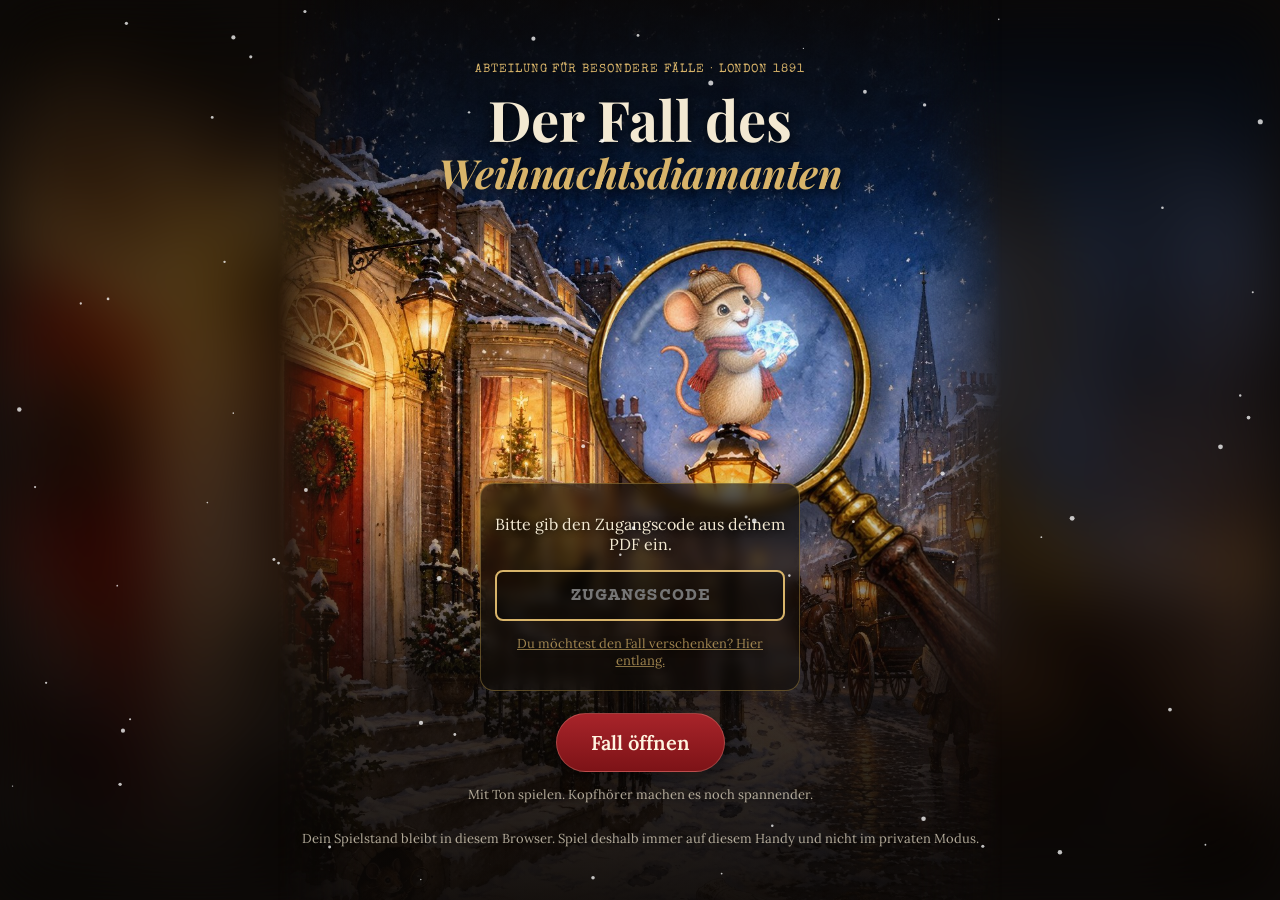
==== commit 6076f1f8: "Erzähler Tag 9 und 15 mit Datumsansage wie an allen anderen Tagen Co-Authored-By: Claude Opus 5.5 <n" ====
--- a/index.html
+++ b/index.html
@@ -8,7 +8,7 @@
 <meta name="robots" content="noindex">
 <link rel="preconnect" href="https://fonts.googleapis.com"><link rel="preconnect" href="https://fonts.gstatic.com" crossorigin>
 <link href="https://fonts.googleapis.com/css2?family=Playfair+Display:ital,wght@0,600;0,800;1,600&family=Special+Elite&family=Courier+Prime:wght@700&family=Lora:wght@400;600&display=swap" rel="stylesheet">
-<link rel="stylesheet" href="style.css?v=22">
+<link rel="stylesheet" href="style.css?v=23">
 </head>
 <body>
 <canvas id="snow"></canvas>
@@ -222,11 +222,11 @@
     <p class="cm-note">Das PDF ist im A4 Querformat und lässt sich direkt ausdrucken.</p>
   </div>
 </div>
-<script src="gate.js?v=22"></script>
-<script src="icons.js?v=22"></script>
-<script src="data.js?v=22"></script>
-<script src="stimmen.js?v=22"></script>
-<script src="hints.js?v=22"></script>
-<script src="app.js?v=22"></script>
+<script src="gate.js?v=23"></script>
+<script src="icons.js?v=23"></script>
+<script src="data.js?v=23"></script>
+<script src="stimmen.js?v=23"></script>
+<script src="hints.js?v=23"></script>
+<script src="app.js?v=23"></script>
 </body>
 </html>
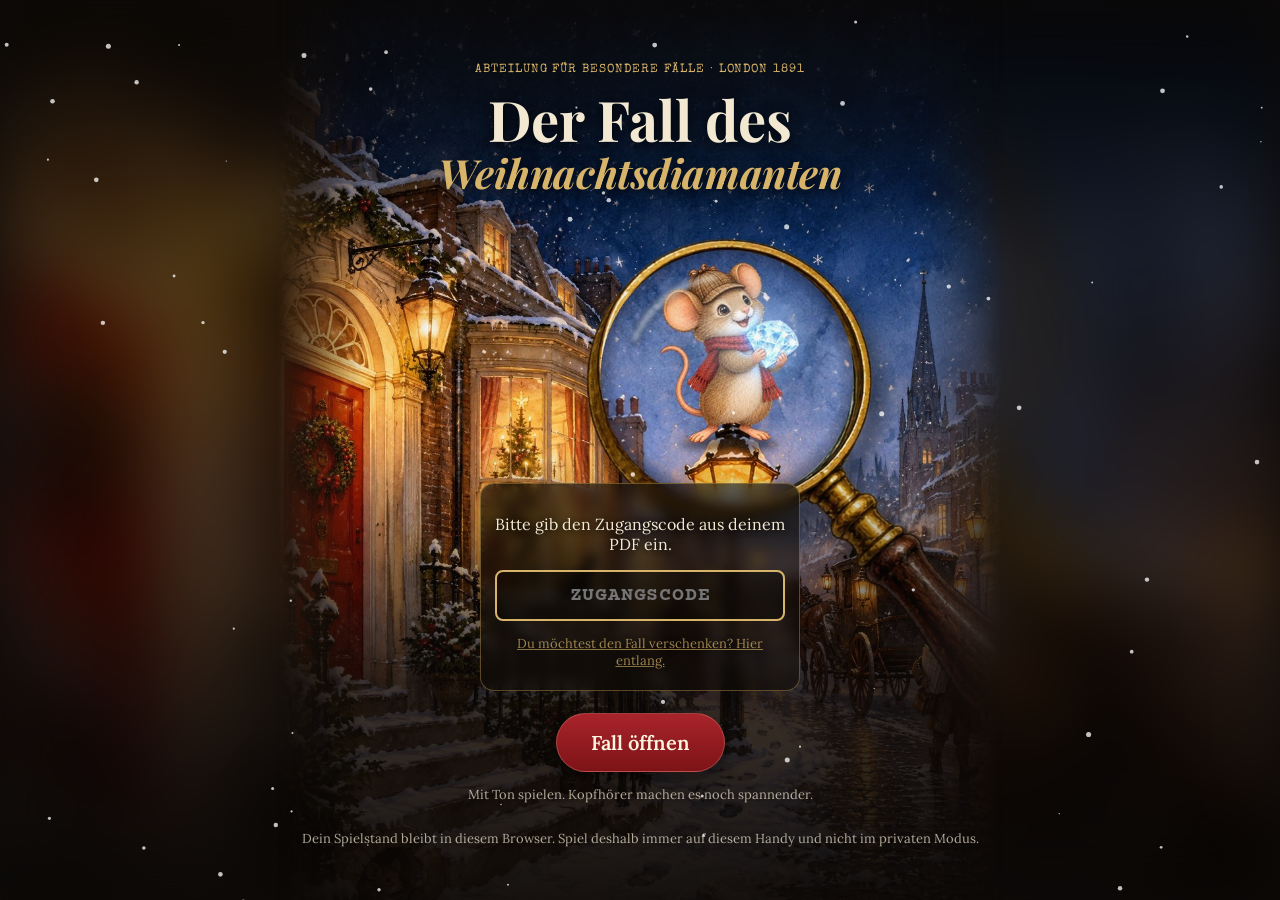
==== commit 30497ec7: "Angefangene Umschläge sichtbar machen Co-Authored-By: Claude Opus 5.5 <noreply@anthropic.com> Claude" ====
--- a/index.html
+++ b/index.html
@@ -8,7 +8,7 @@
 <meta name="robots" content="noindex">
 <link rel="preconnect" href="https://fonts.googleapis.com"><link rel="preconnect" href="https://fonts.gstatic.com" crossorigin>
 <link href="https://fonts.googleapis.com/css2?family=Playfair+Display:ital,wght@0,600;0,800;1,600&family=Special+Elite&family=Courier+Prime:wght@700&family=Lora:wght@400;600&display=swap" rel="stylesheet">
-<link rel="stylesheet" href="style.css?v=23">
+<link rel="stylesheet" href="style.css?v=24">
 </head>
 <body>
 <canvas id="snow"></canvas>
@@ -222,11 +222,11 @@
     <p class="cm-note">Das PDF ist im A4 Querformat und lässt sich direkt ausdrucken.</p>
   </div>
 </div>
-<script src="gate.js?v=23"></script>
-<script src="icons.js?v=23"></script>
-<script src="data.js?v=23"></script>
-<script src="stimmen.js?v=23"></script>
-<script src="hints.js?v=23"></script>
-<script src="app.js?v=23"></script>
+<script src="gate.js?v=24"></script>
+<script src="icons.js?v=24"></script>
+<script src="data.js?v=24"></script>
+<script src="stimmen.js?v=24"></script>
+<script src="hints.js?v=24"></script>
+<script src="app.js?v=24"></script>
 </body>
 </html>
--- a/style.css
+++ b/style.css
@@ -706,3 +706,11 @@
 .mirror-wrap.mstage{padding:6px 0 300px}
 .mclock-wrap{padding:6px 0 230px}
 .plan2 .plan-lay{inset:1.4% 1% 1.6% 1.2%;grid-template-columns:31fr 31.6fr 36.2fr;grid-template-rows:46.6fr 51.8fr}
+/* 06.11.2026: angefangene Umschläge */
+.env.begun{background:linear-gradient(160deg,#efe0be,#d7c296)}
+.env.begun::before{top:-4%;height:44%;left:15%;right:15%;clip-path:none;border-radius:2px 2px 0 0;background:repeating-linear-gradient(180deg,#fbf6e6 0 6px,#e3d8bd 6px 7px);box-shadow:0 2px 5px rgba(60,40,10,.35)}
+.env.begun .wax{transform:translateY(5px) rotate(-14deg) scale(.82);filter:saturate(.8) brightness(1.05)}
+.env .begtag{position:absolute;right:3px;bottom:3px;font:9px 'Special Elite',monospace;letter-spacing:.04em;text-transform:uppercase;background:#8f1c20;color:#fff3e0;padding:1px 4px 0;border-radius:2px;box-shadow:0 1px 2px rgba(0,0,0,.3);transform:rotate(-3deg)}
+.env.begun .wax.seal::before,.env.begun .wax.seal::after{display:none}
+.env.begun .wax.seal{transform:translate(-6px,4px) rotate(-16deg) scale(.74)}
+.env.begun .wax.seal img{filter:saturate(.85) brightness(1.05) drop-shadow(0 2px 2px rgba(0,0,0,.4))}
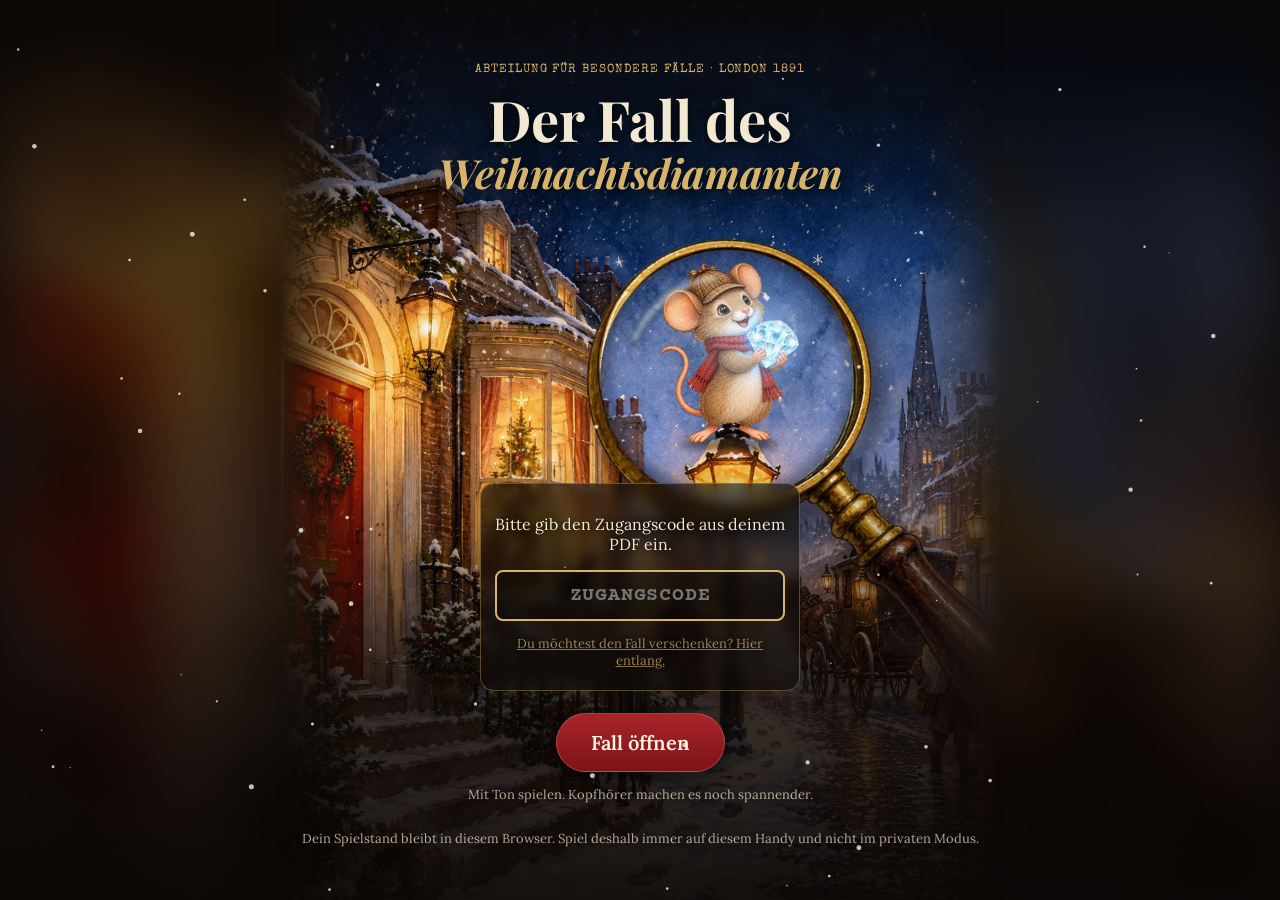
==== commit bb033e16: "Tablet und PC: breitere Ansicht, zwei Spalten im Querformat Co-Authored-By: Claude Opus 5.5 <noreply" ====
--- a/index.html
+++ b/index.html
@@ -8,7 +8,7 @@
 <meta name="robots" content="noindex">
 <link rel="preconnect" href="https://fonts.googleapis.com"><link rel="preconnect" href="https://fonts.gstatic.com" crossorigin>
 <link href="https://fonts.googleapis.com/css2?family=Playfair+Display:ital,wght@0,600;0,800;1,600&family=Special+Elite&family=Courier+Prime:wght@700&family=Lora:wght@400;600&display=swap" rel="stylesheet">
-<link rel="stylesheet" href="style.css?v=24">
+<link rel="stylesheet" href="style.css?v=25">
 </head>
 <body>
 <canvas id="snow"></canvas>
@@ -222,11 +222,11 @@
     <p class="cm-note">Das PDF ist im A4 Querformat und lässt sich direkt ausdrucken.</p>
   </div>
 </div>
-<script src="gate.js?v=24"></script>
-<script src="icons.js?v=24"></script>
-<script src="data.js?v=24"></script>
-<script src="stimmen.js?v=24"></script>
-<script src="hints.js?v=24"></script>
-<script src="app.js?v=24"></script>
+<script src="gate.js?v=25"></script>
+<script src="icons.js?v=25"></script>
+<script src="data.js?v=25"></script>
+<script src="stimmen.js?v=25"></script>
+<script src="hints.js?v=25"></script>
+<script src="app.js?v=25"></script>
 </body>
 </html>
--- a/style.css
+++ b/style.css
@@ -714,3 +714,41 @@
 .env.begun .wax.seal::before,.env.begun .wax.seal::after{display:none}
 .env.begun .wax.seal{transform:translate(-6px,4px) rotate(-16deg) scale(.74)}
 .env.begun .wax.seal img{filter:saturate(.85) brightness(1.05) drop-shadow(0 2px 2px rgba(0,0,0,.4))}
+/* ===== Tablet und PC (08.11.2026) ===== */
+@media (min-width:700px) and (max-aspect-ratio:1/1){
+ .case{max-width:700px;padding-left:24px;padding-right:24px}
+ .story{font-size:17.5px}
+ .question{font-size:16.5px}
+ .grid{max-width:680px;grid-template-columns:repeat(6,1fr);gap:14px}
+ #s-case .mclock-wrap{max-width:none;padding-bottom:410px}
+ .door,.report.rep2{max-width:680px}
+ .door{margin-left:auto;margin-right:auto}
+}
+@media (min-width:960px) and (min-aspect-ratio:1/1){
+ /* Schreibtisch: links Tür und Bericht, rechts die Umschläge */
+ #s-desk.on{display:grid;grid-template-columns:minmax(360px,520px) minmax(460px,600px);grid-template-rows:auto auto auto 1fr;column-gap:40px;justify-content:center;align-content:start}
+ #s-desk .deskhead{grid-column:1/-1;grid-row:1}
+ #s-desk .door{grid-column:1;grid-row:2;margin:6px 0 0;width:100%}
+ #s-desk .report.rep2{grid-column:1;grid-row:3;margin:0;width:100%;max-width:none;box-sizing:border-box}
+ #s-desk .grid{grid-column:2;grid-row:2/5;align-self:start;max-width:none;width:100%;grid-template-columns:repeat(6,1fr);padding:6px 0 20px;box-sizing:border-box}
+ #s-desk .foot{grid-column:1/-1;grid-row:5}
+ /* Rätsel: links der Text, rechts das Rätsel */
+ #s-case .case{max-width:1180px;padding-left:28px;padding-right:28px}
+ #s-case .paper{display:grid;grid-template-columns:minmax(0,1fr) minmax(0,1.08fr);grid-template-rows:auto auto auto auto auto auto auto auto auto 1fr;column-gap:40px;align-items:start;padding:20px 30px 30px}
+ #s-case .paper>*{grid-column:1}
+ #s-case .chead{grid-column:1/-1;grid-row:1;margin:-20px -30px 18px}
+ #s-case .titlerow{grid-row:2}
+ #s-case #c-story{grid-row:3;font-size:17px}
+ #s-case .wits{grid-row:4}
+ #s-case #c-q{grid-row:5}
+ #s-case #c-answer{grid-row:6}
+ #s-case .hints{grid-row:7}
+ #s-case #c-hint{grid-row:8}
+ #s-case #c-solved{grid-row:9}
+ #s-case #c-widget{grid-column:2;grid-row:2/11;align-self:start;margin:6px 0 0;min-width:0}
+ #s-case .stamp{grid-column:1}
+ #s-case .mclock-wrap{max-width:none;padding-bottom:410px}
+}
+.mirror-wrap.mstage{padding-bottom:380px}
+
+.mclock-wrap.mstage{padding-bottom:400px}
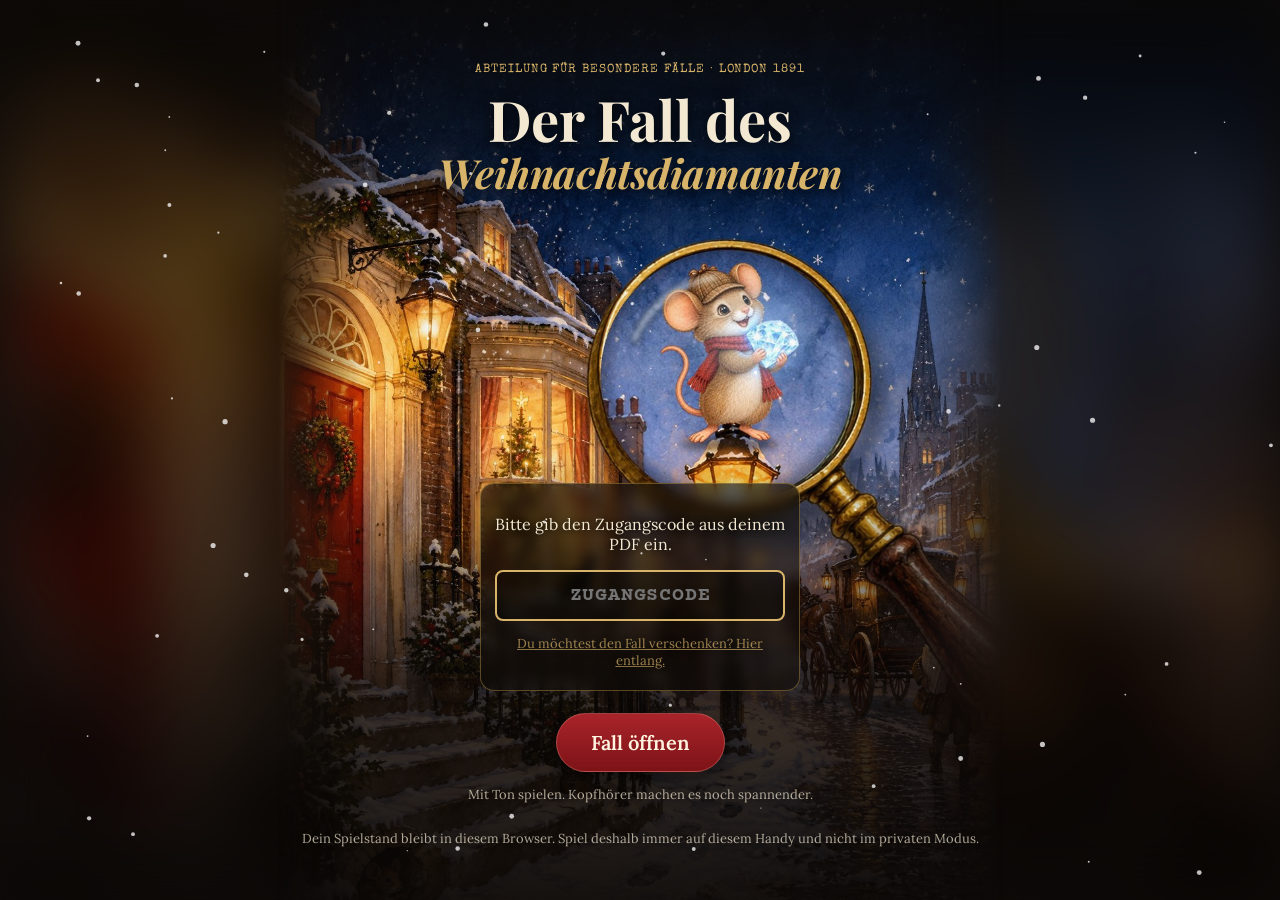
==== commit 936030d6: "Siegelrätsel mit gemaltem Wachssiegel Co-Authored-By: Claude Fable 5.2 <noreply@anthropic.com> Claud" ====
--- a/index.html
+++ b/index.html
@@ -8,7 +8,7 @@
 <meta name="robots" content="noindex">
 <link rel="preconnect" href="https://fonts.googleapis.com"><link rel="preconnect" href="https://fonts.gstatic.com" crossorigin>
 <link href="https://fonts.googleapis.com/css2?family=Playfair+Display:ital,wght@0,600;0,800;1,600&family=Special+Elite&family=Courier+Prime:wght@700&family=Lora:wght@400;600&display=swap" rel="stylesheet">
-<link rel="stylesheet" href="style.css?v=25">
+<link rel="stylesheet" href="style.css?v=1794387414">
 </head>
 <body>
 <canvas id="snow"></canvas>
@@ -222,11 +222,11 @@
     <p class="cm-note">Das PDF ist im A4 Querformat und lässt sich direkt ausdrucken.</p>
   </div>
 </div>
-<script src="gate.js?v=25"></script>
-<script src="icons.js?v=25"></script>
-<script src="data.js?v=25"></script>
-<script src="stimmen.js?v=25"></script>
-<script src="hints.js?v=25"></script>
-<script src="app.js?v=25"></script>
+<script src="gate.js?v=1794387414"></script>
+<script src="icons.js?v=1794387414"></script>
+<script src="data.js?v=1794387414"></script>
+<script src="stimmen.js?v=1794387414"></script>
+<script src="hints.js?v=1794387414"></script>
+<script src="app.js?v=1794387414"></script>
 </body>
 </html>
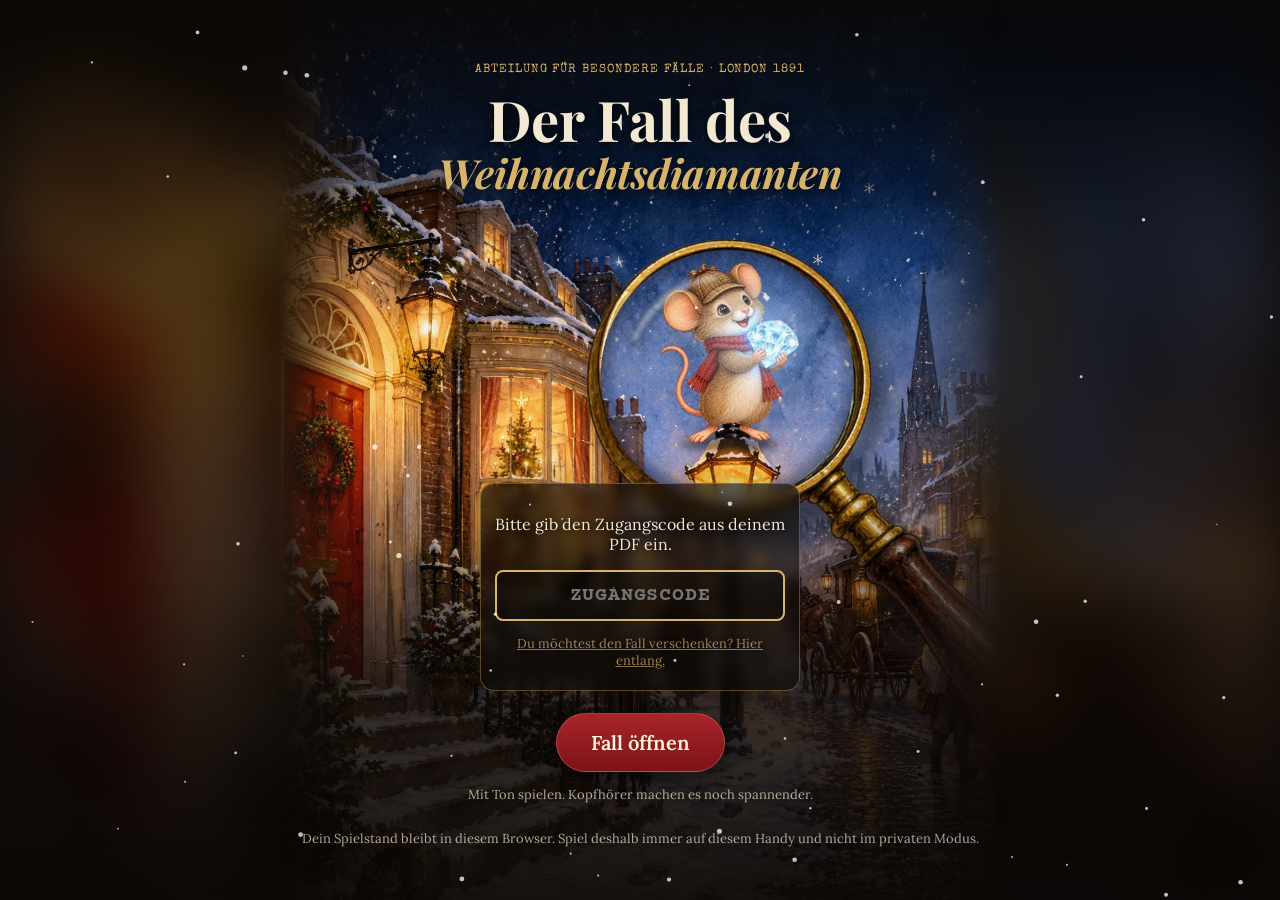
==== commit f6b017e1: "Echte Stiefelabdrücke im Schnee mit Gartenzaun, realistische Fingerabdrücke mit Puderabdruck Co-Auth" ====
--- a/index.html
+++ b/index.html
@@ -8,7 +8,7 @@
 <meta name="robots" content="noindex">
 <link rel="preconnect" href="https://fonts.googleapis.com"><link rel="preconnect" href="https://fonts.gstatic.com" crossorigin>
 <link href="https://fonts.googleapis.com/css2?family=Playfair+Display:ital,wght@0,600;0,800;1,600&family=Special+Elite&family=Courier+Prime:wght@700&family=Lora:wght@400;600&display=swap" rel="stylesheet">
-<link rel="stylesheet" href="style.css?v=1794387414">
+<link rel="stylesheet" href="style.css?v=1794388874">
 </head>
 <body>
 <canvas id="snow"></canvas>
@@ -222,11 +222,11 @@
     <p class="cm-note">Das PDF ist im A4 Querformat und lässt sich direkt ausdrucken.</p>
   </div>
 </div>
-<script src="gate.js?v=1794387414"></script>
-<script src="icons.js?v=1794387414"></script>
-<script src="data.js?v=1794387414"></script>
-<script src="stimmen.js?v=1794387414"></script>
-<script src="hints.js?v=1794387414"></script>
-<script src="app.js?v=1794387414"></script>
+<script src="gate.js?v=1794388874"></script>
+<script src="icons.js?v=1794388874"></script>
+<script src="data.js?v=1794388874"></script>
+<script src="stimmen.js?v=1794388874"></script>
+<script src="hints.js?v=1794388874"></script>
+<script src="app.js?v=1794388874"></script>
 </body>
 </html>
--- a/style.css
+++ b/style.css
@@ -752,3 +752,6 @@
 .mirror-wrap.mstage{padding-bottom:380px}
 
 .mclock-wrap.mstage{padding-bottom:400px}
+
+.fp-vit{text-align:center}.fp-glas{display:inline-block;position:relative;margin-top:4px}.fp-glas img{width:140px;height:auto;display:block;border-radius:8px;box-shadow:0 6px 14px rgba(0,0,0,.22)}.fp-glas span{display:block;font:italic 12px/1.3 Lora,Georgia,serif;color:#6b5a48;margin-top:5px}
+.fp-card .fp-img{width:90%;height:auto;display:block;margin:4px auto 0;-webkit-user-select:none;user-select:none}
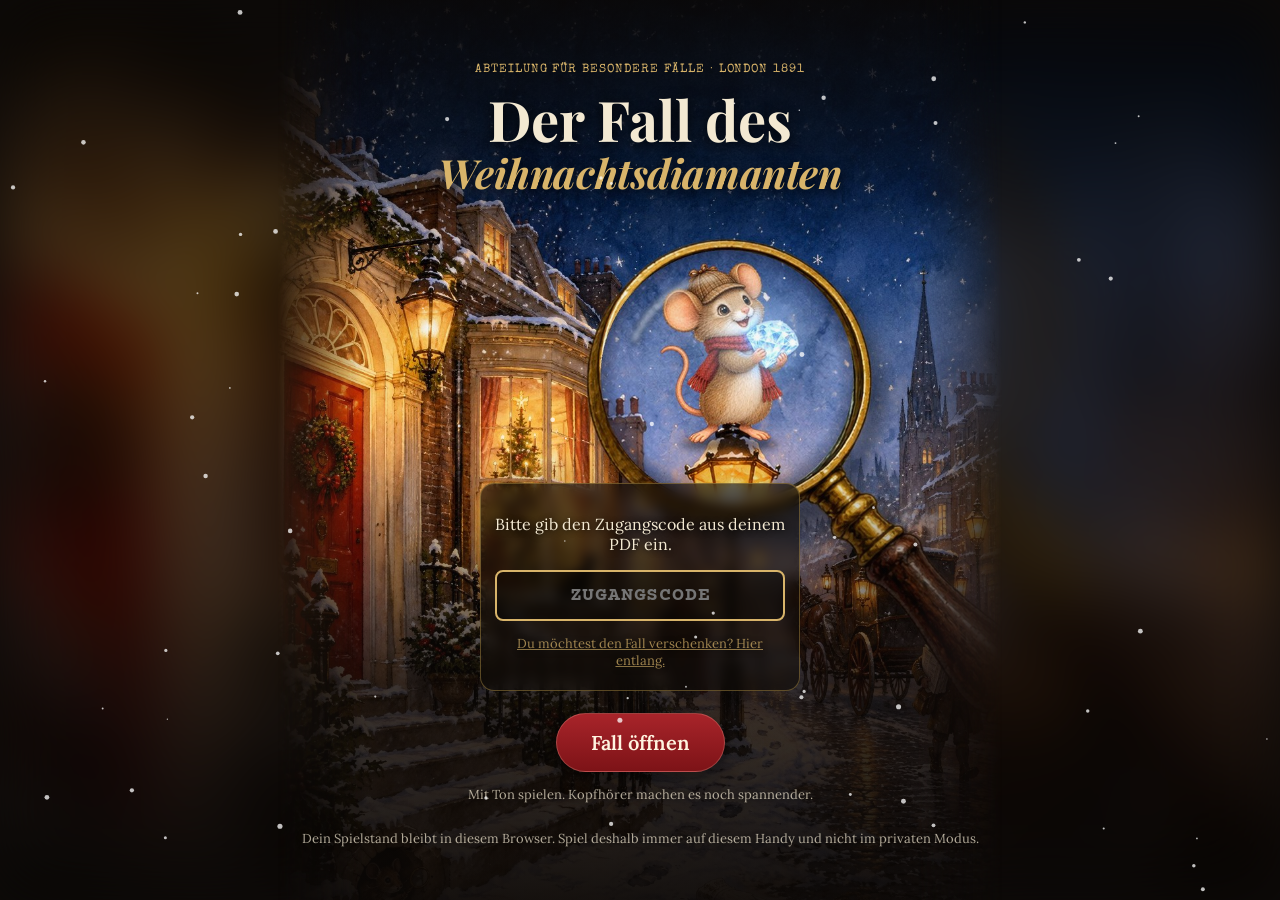
==== commit 5fcab6da: "Zusätzlicher Testzugang Co-Authored-By: Claude Opus 5.5 <noreply@anthropic.com> Claude-Session: http" ====
--- a/index.html
+++ b/index.html
@@ -8,7 +8,7 @@
 <meta name="robots" content="noindex">
 <link rel="preconnect" href="https://fonts.googleapis.com"><link rel="preconnect" href="https://fonts.gstatic.com" crossorigin>
 <link href="https://fonts.googleapis.com/css2?family=Playfair+Display:ital,wght@0,600;0,800;1,600&family=Special+Elite&family=Courier+Prime:wght@700&family=Lora:wght@400;600&display=swap" rel="stylesheet">
-<link rel="stylesheet" href="style.css?v=1794388874">
+<link rel="stylesheet" href="style.css?v=1794402437">
 </head>
 <body>
 <canvas id="snow"></canvas>
@@ -222,11 +222,11 @@
     <p class="cm-note">Das PDF ist im A4 Querformat und lässt sich direkt ausdrucken.</p>
   </div>
 </div>
-<script src="gate.js?v=1794388874"></script>
-<script src="icons.js?v=1794388874"></script>
-<script src="data.js?v=1794388874"></script>
-<script src="stimmen.js?v=1794388874"></script>
-<script src="hints.js?v=1794388874"></script>
-<script src="app.js?v=1794388874"></script>
+<script src="gate.js?v=1794402437"></script>
+<script src="icons.js?v=1794402437"></script>
+<script src="data.js?v=1794402437"></script>
+<script src="stimmen.js?v=1794402437"></script>
+<script src="hints.js?v=1794402437"></script>
+<script src="app.js?v=1794402437"></script>
 </body>
 </html>
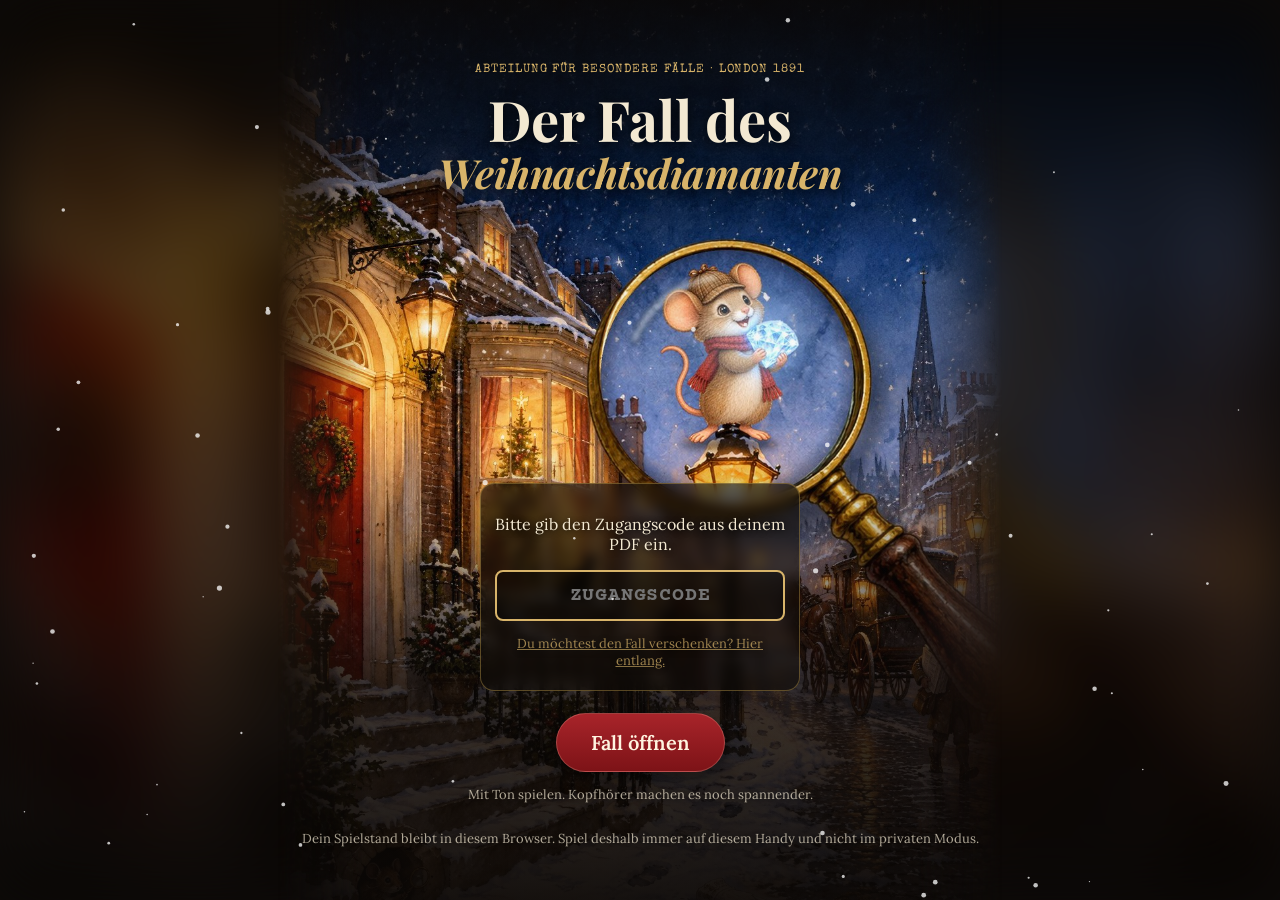
==== commit 812f0448: "Ton im Hintergrund anhalten und danach fortsetzen, blockierten Ton beim nächsten Antippen nachholen " ====
--- a/index.html
+++ b/index.html
@@ -222,6 +222,7 @@
     <p class="cm-note">Das PDF ist im A4 Querformat und lässt sich direkt ausdrucken.</p>
   </div>
 </div>
+<script src="tonfix.js?v=1"></script>
 <script src="gate.js?v=1794402437"></script>
 <script src="icons.js?v=1794402437"></script>
 <script src="data.js?v=1794402437"></script>
